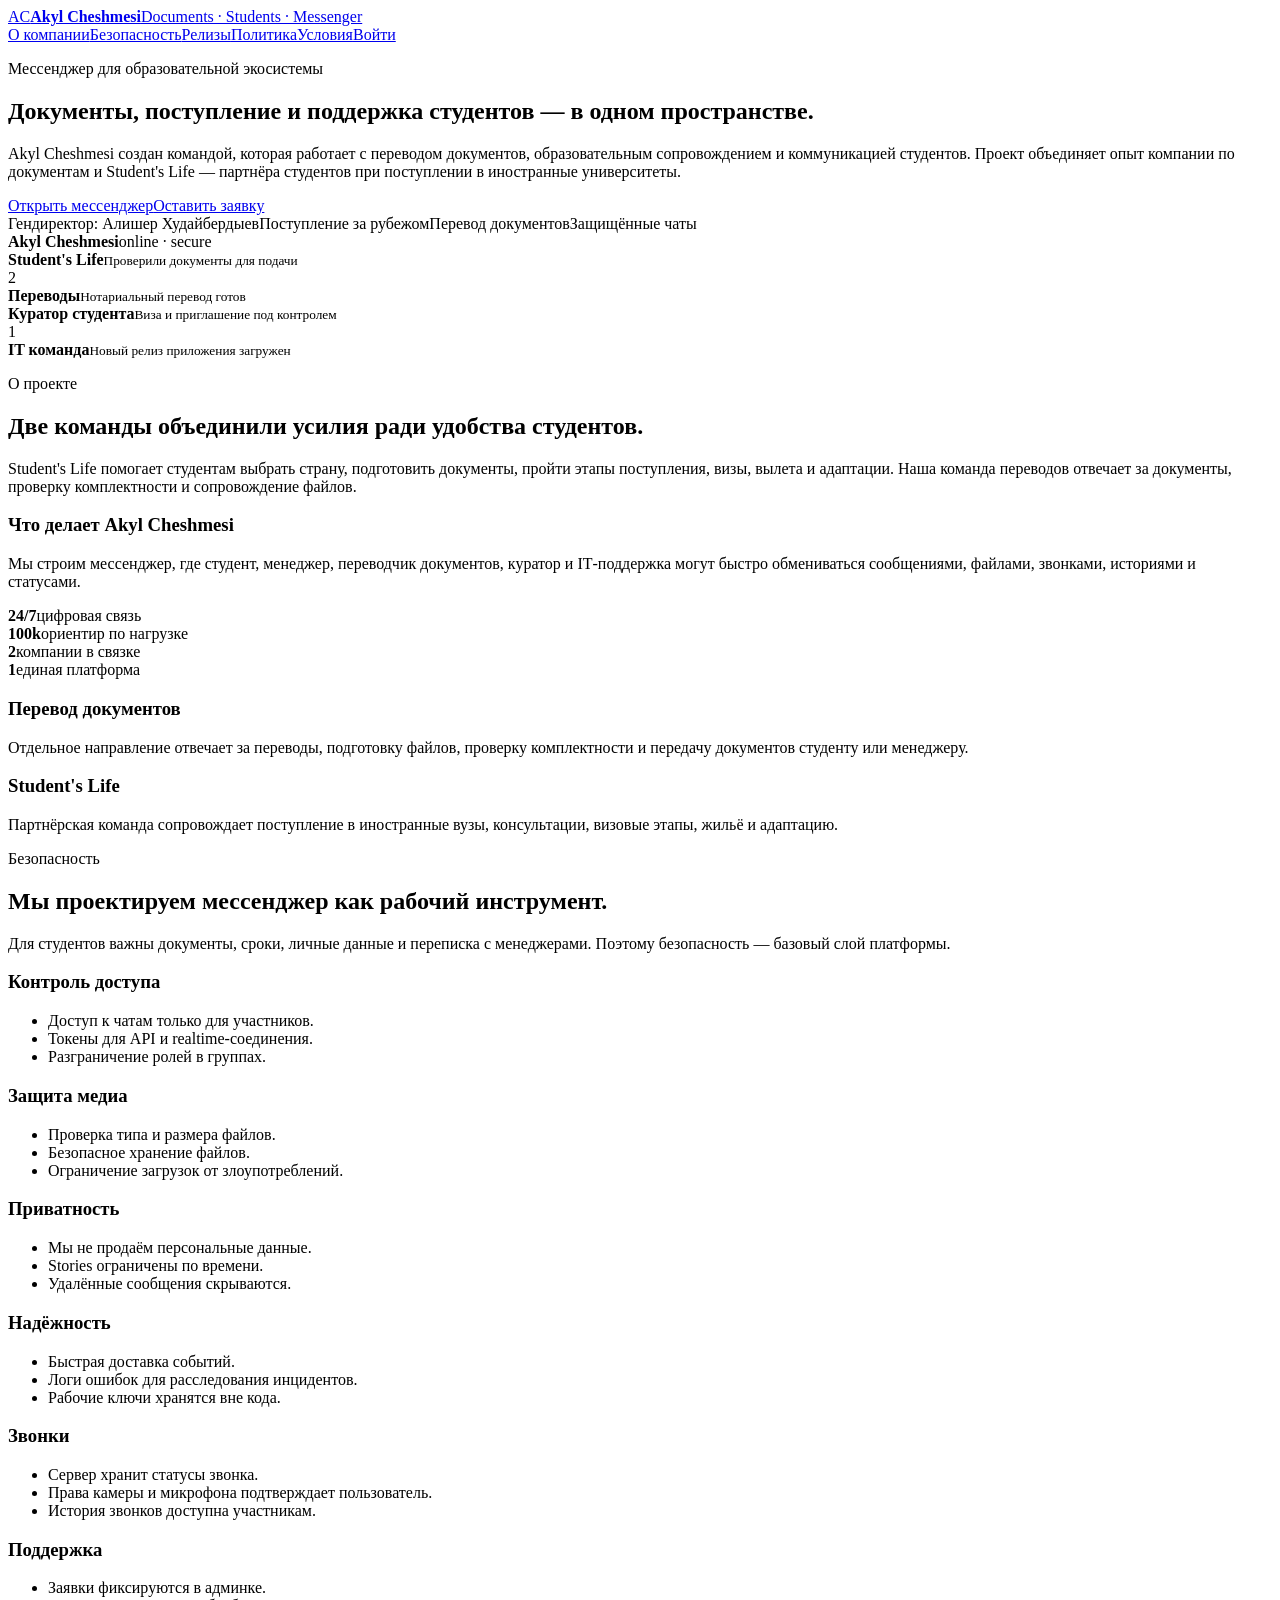
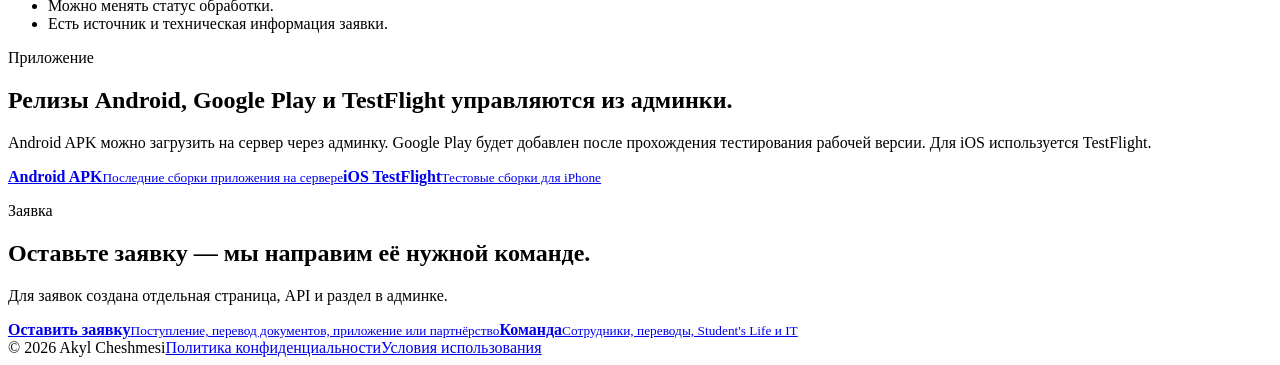
==== web/index.html @ 4a7f932d "Merge remote updates and fix media stories migrations" ====
<!doctype html>
<html lang="ru" data-dynamic-site>
<head>
  <meta charset="utf-8">
  <meta name="viewport" content="width=device-width, initial-scale=1">
  <title>Akyl Cheshmesi — мессенджер для студентов</title>
  <meta name="description" content="Akyl Cheshmesi — мессенджер для студентов, документов и образовательного сопровождения.">
  <link rel="stylesheet" href="/styles.css">
  <link rel="stylesheet" href="/site.css">
</head>
<body class="site-body brand-site">
  <header class="site-nav">
    <a class="brand brand-logo" href="/"><span class="brand-logo-mark" data-site-logo>AC</span><span class="brand-logo-title"><b data-site-company>Akyl Cheshmesi</b><span>Documents · Students · Messenger</span></span></a>
    <nav class="nav-links" aria-label="Основная навигация"><a href="#about">О компании</a><a href="#security">Безопасность</a><a href="#downloads">Релизы</a><a href="/privacy/">Политика</a><a href="/terms/">Условия</a><a class="nav-button" href="/login/">Войти</a></nav>
  </header>
  <main>
    <section class="site-hero">
      <div><p class="site-kicker">Мессенджер для образовательной экосистемы</p><h1 data-site-hero-title>Документы, поступление и поддержка студентов — в одном пространстве.</h1><p data-site-hero-subtitle>Akyl Cheshmesi создан командой, которая работает с переводом документов, образовательным сопровождением и коммуникацией студентов. Проект объединяет опыт компании по документам и Student's Life — партнёра студентов при поступлении в иностранные университеты.</p><div class="hero-actions"><a class="primary-action" href="/messenger/">Открыть мессенджер</a><a class="secondary-action" href="/support/">Оставить заявку</a></div><div class="trust-strip"><span class="trust-pill" data-site-director>Гендиректор: Алишер Худайбердыев</span><span class="trust-pill">Поступление за рубежом</span><span class="trust-pill">Перевод документов</span><span class="trust-pill">Защищённые чаты</span></div></div>
      <div class="phone-showcase"><div class="phone-card"><div class="phone-topbar"><span class="phone-dot"></span><span class="phone-title"><b>Akyl Cheshmesi</b><span>online · secure</span></span></div><div class="chat-preview-list"><div class="chat-preview-row"><span class="phone-dot"></span><div><strong>Student's Life</strong><small>Проверили документы для подачи</small></div><span class="preview-badge">2</span></div><div class="chat-preview-row"><span class="phone-dot"></span><div><strong>Переводы</strong><small>Нотариальный перевод готов</small></div><span></span></div><div class="chat-preview-row"><span class="phone-dot"></span><div><strong>Куратор студента</strong><small>Виза и приглашение под контролем</small></div><span class="preview-badge">1</span></div><div class="chat-preview-row"><span class="phone-dot"></span><div><strong>IT команда</strong><small>Новый релиз приложения загружен</small></div><span></span></div></div></div></div>
    </section>
    <section id="about" class="bento-section"><div class="section-head"><p class="site-kicker">О проекте</p><h2>Две команды объединили усилия ради удобства студентов.</h2><p data-site-about>Student's Life помогает студентам выбрать страну, подготовить документы, пройти этапы поступления, визы, вылета и адаптации. Наша команда переводов отвечает за документы, проверку комплектности и сопровождение файлов.</p></div><div class="bento-grid"><article class="bento-card large"><h3>Что делает Akyl Cheshmesi</h3><p>Мы строим мессенджер, где студент, менеджер, переводчик документов, куратор и IT‑поддержка могут быстро обмениваться сообщениями, файлами, звонками, историями и статусами.</p><div class="metric-row"><div class="metric"><strong>24/7</strong><span>цифровая связь</span></div><div class="metric"><strong>100k</strong><span>ориентир по нагрузке</span></div><div class="metric"><strong>2</strong><span>компании в связке</span></div><div class="metric"><strong>1</strong><span>единая платформа</span></div></div></article><article class="bento-card"><h3>Перевод документов</h3><p data-site-translations>Отдельное направление отвечает за переводы, подготовку файлов, проверку комплектности и передачу документов студенту или менеджеру.</p></article><article class="bento-card"><h3>Student's Life</h3><p data-site-students-life>Партнёрская команда сопровождает поступление в иностранные вузы, консультации, визовые этапы, жильё и адаптацию.</p></article></div></section>
    <section id="security" class="bento-section"><div class="section-head"><p class="site-kicker">Безопасность</p><h2>Мы проектируем мессенджер как рабочий инструмент.</h2><p data-site-security>Для студентов важны документы, сроки, личные данные и переписка с менеджерами. Поэтому безопасность — базовый слой платформы.</p></div><div class="bento-grid"><article class="bento-card"><h3>Контроль доступа</h3><ul><li>Доступ к чатам только для участников.</li><li>Токены для API и realtime‑соединения.</li><li>Разграничение ролей в группах.</li></ul></article><article class="bento-card"><h3>Защита медиа</h3><ul><li>Проверка типа и размера файлов.</li><li>Безопасное хранение файлов.</li><li>Ограничение загрузок от злоупотреблений.</li></ul></article><article class="bento-card"><h3>Приватность</h3><ul><li>Мы не продаём персональные данные.</li><li>Stories ограничены по времени.</li><li>Удалённые сообщения скрываются.</li></ul></article><article class="bento-card"><h3>Надёжность</h3><ul><li>Быстрая доставка событий.</li><li>Логи ошибок для расследования инцидентов.</li><li>Рабочие ключи хранятся вне кода.</li></ul></article><article class="bento-card"><h3>Звонки</h3><ul><li>Сервер хранит статусы звонка.</li><li>Права камеры и микрофона подтверждает пользователь.</li><li>История звонков доступна участникам.</li></ul></article><article class="bento-card"><h3>Поддержка</h3><ul><li>Заявки фиксируются в админке.</li><li>Можно менять статус обработки.</li><li>Есть источник и техническая информация заявки.</li></ul></article></div></section>
    <section id="downloads" class="bento-section"><div class="section-head"><p class="site-kicker">Приложение</p><h2>Релизы Android, Google Play и TestFlight управляются из админки.</h2><p>Android APK можно загрузить на сервер через админку. Google Play будет добавлен после прохождения тестирования рабочей версии. Для iOS используется TestFlight.</p></div><div class="download-panel" data-release-list><a class="download-card" data-google-play-link href="/api/app-releases/?platform=android"><strong>Android APK</strong><small>Последние сборки приложения на сервере</small></a><a class="download-card" data-testflight-link href="/api/app-releases/?platform=ios"><strong>iOS TestFlight</strong><small>Тестовые сборки для iPhone</small></a></div></section>
    <section id="support" class="bento-section"><div class="section-head"><p class="site-kicker">Заявка</p><h2>Оставьте заявку — мы направим её нужной команде.</h2><p>Для заявок создана отдельная страница, API и раздел в админке.</p></div><div class="download-panel"><a class="download-card" href="/support/"><strong>Оставить заявку</strong><small>Поступление, перевод документов, приложение или партнёрство</small></a><a class="download-card" href="/api/website/team/"><strong>Команда</strong><small>Сотрудники, переводы, Student's Life и IT</small></a></div><div class="bento-grid" data-team-list></div></section>
  </main>
  <footer class="site-footer"><span>© 2026 Akyl Cheshmesi</span><a href="/privacy/">Политика конфиденциальности</a><a href="/terms/">Условия использования</a></footer>
  <script src="/site.js" defer></script>
</body>
</html>
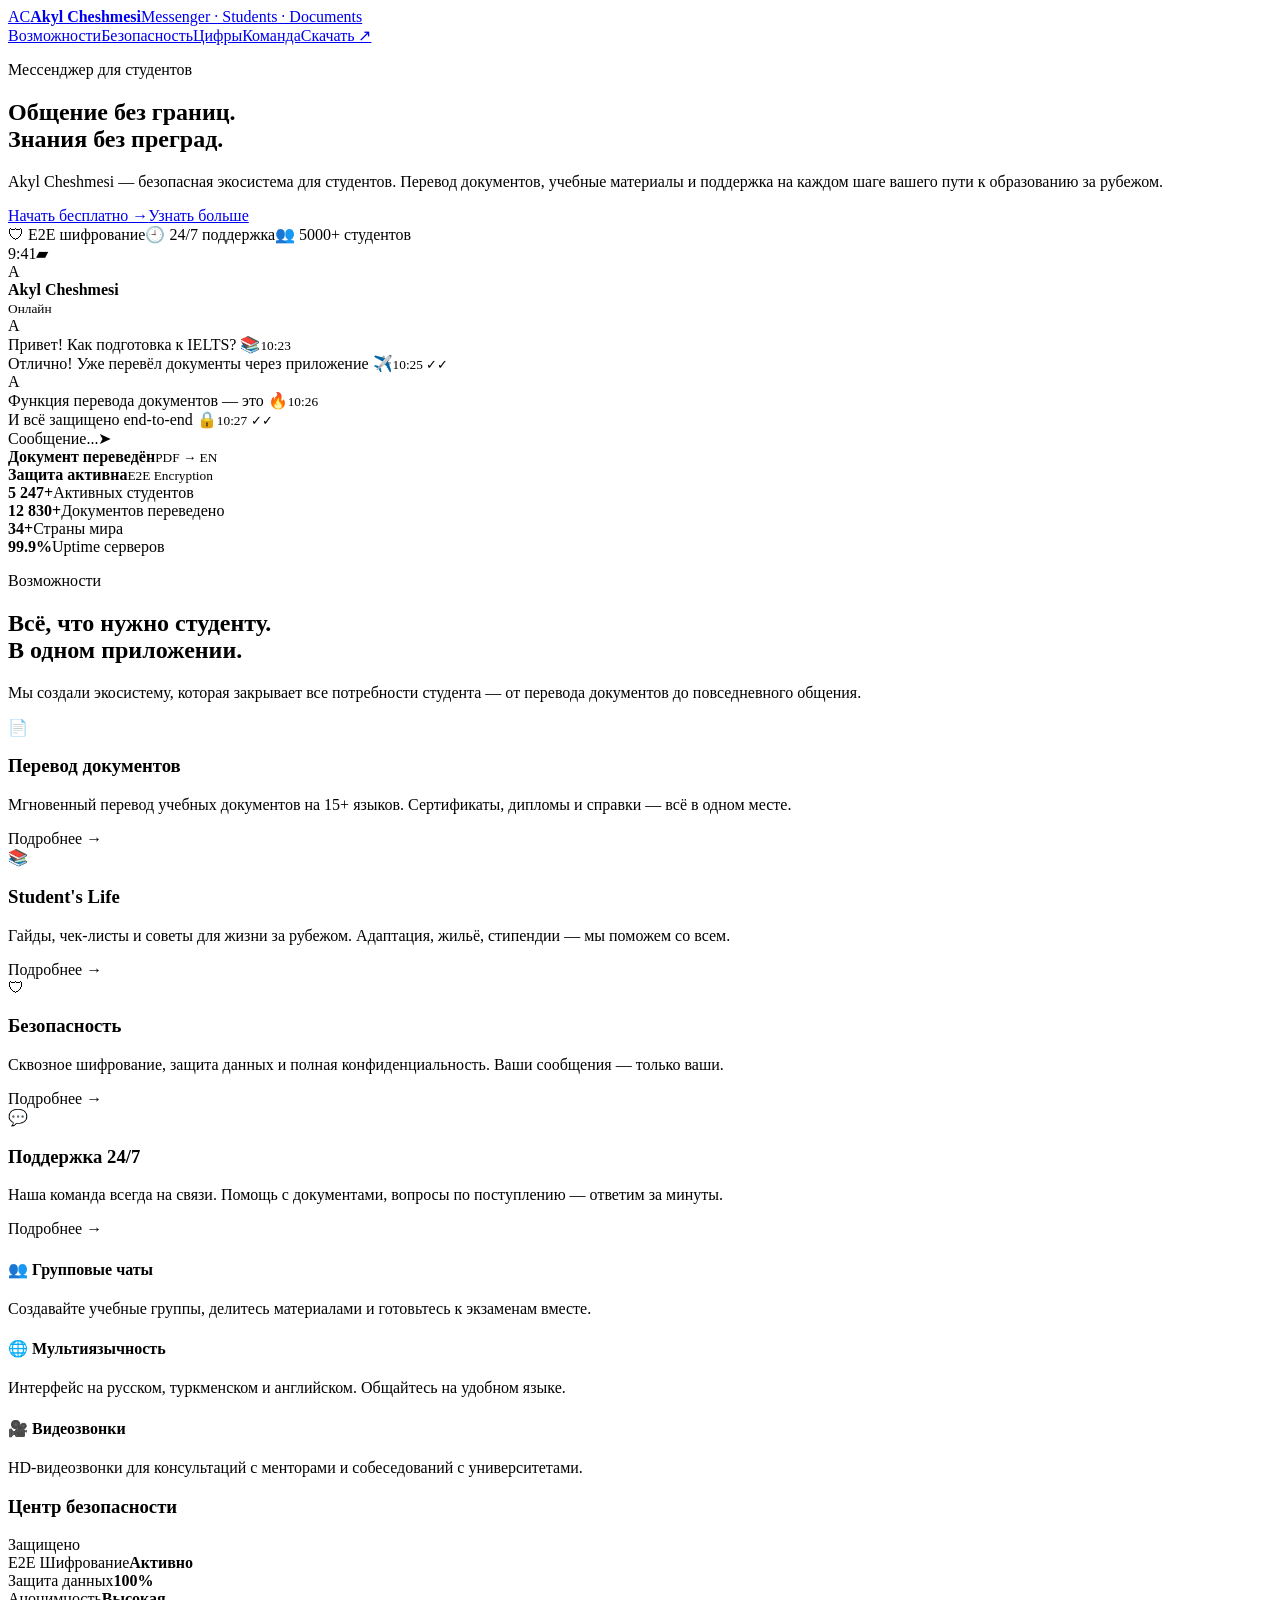
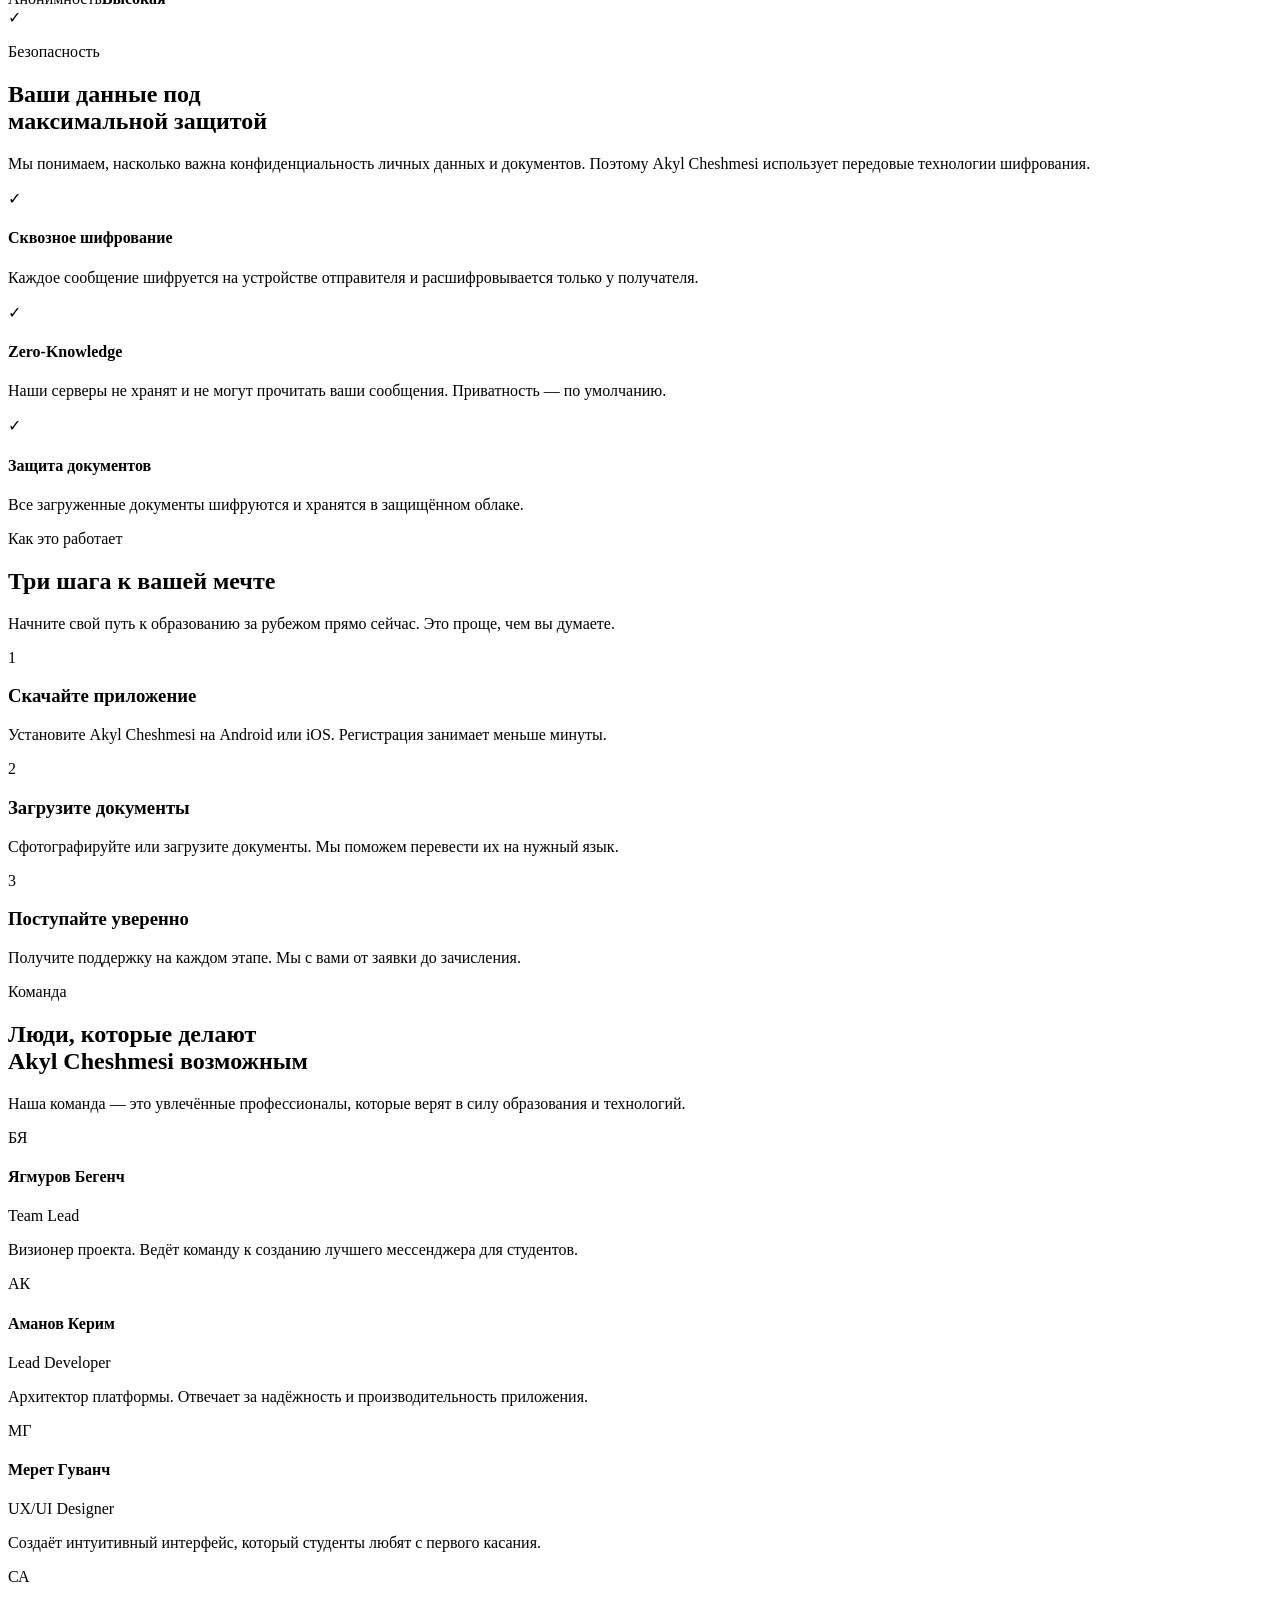
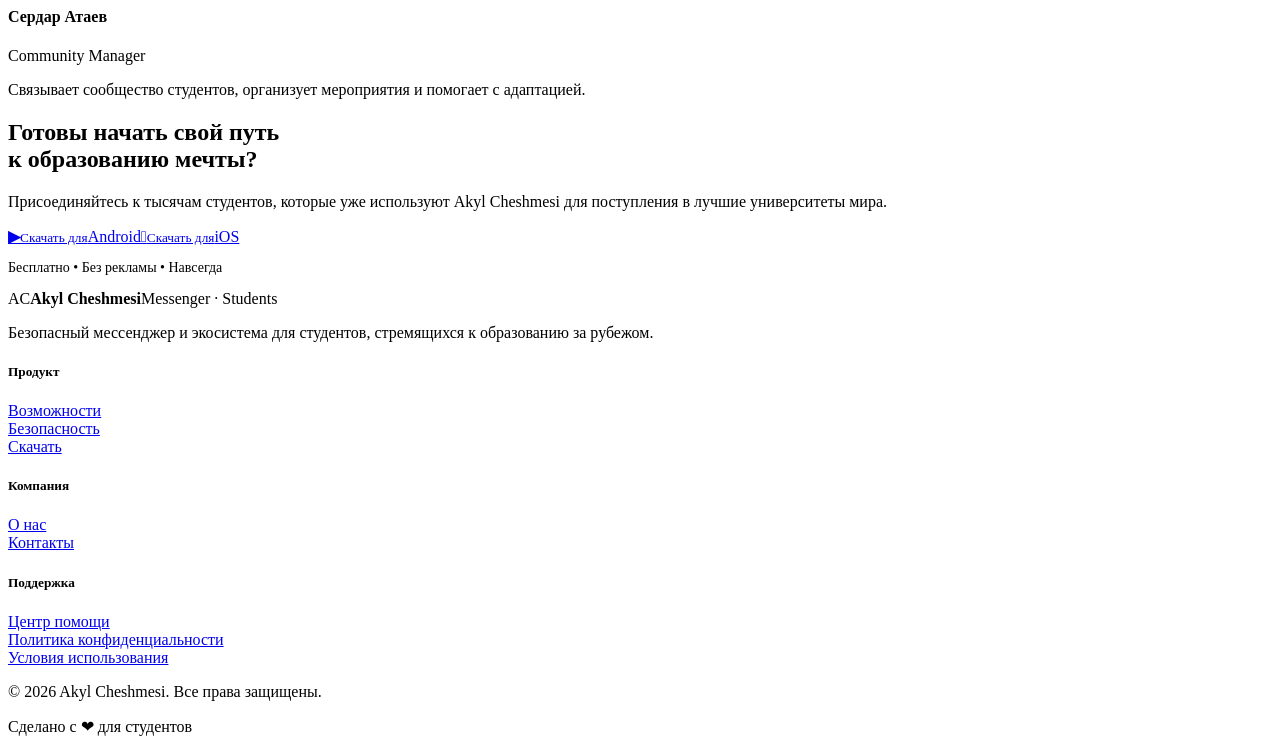
==== commit f938d81b: "Replace homepage with Akyl green landing layout" ====
--- a/web/index.html
+++ b/web/index.html
@@ -3,27 +3,41 @@
 <head>
   <meta charset="utf-8">
   <meta name="viewport" content="width=device-width, initial-scale=1">
-  <title>Akyl Cheshmesi — мессенджер для студентов</title>
-  <meta name="description" content="Akyl Cheshmesi — мессенджер для студентов, документов и образовательного сопровождения.">
-  <link rel="stylesheet" href="/styles.css">
+  <title>Akyl Cheshmesi — Мессенджер для студентов</title>
+  <meta name="description" content="Akyl Cheshmesi — безопасный мессенджер и экосистема для студентов: документы, общение, поддержка и поступление.">
   <link rel="stylesheet" href="/site.css">
 </head>
 <body class="site-body brand-site">
   <header class="site-nav">
-    <a class="brand brand-logo" href="/"><span class="brand-logo-mark" data-site-logo>AC</span><span class="brand-logo-title"><b data-site-company>Akyl Cheshmesi</b><span>Documents · Students · Messenger</span></span></a>
-    <nav class="nav-links" aria-label="Основная навигация"><a href="#about">О компании</a><a href="#security">Безопасность</a><a href="#downloads">Релизы</a><a href="/privacy/">Политика</a><a href="/terms/">Условия</a><a class="nav-button" href="/login/">Войти</a></nav>
+    <div class="wrap nav-in">
+      <a class="brand-logo" href="/"><span class="brand-logo-mark">AC</span><span class="brand-logo-title"><b>Akyl Cheshmesi</b><span>Messenger · Students · Documents</span></span></a>
+      <nav class="nav-links" aria-label="Основная навигация"><a href="#features">Возможности</a><a href="#security">Безопасность</a><a href="#stats">Цифры</a><a href="#team">Команда</a><a class="nav-button" href="#download">Скачать ↗</a></nav>
+    </div>
   </header>
   <main>
     <section class="site-hero">
-      <div><p class="site-kicker">Мессенджер для образовательной экосистемы</p><h1 data-site-hero-title>Документы, поступление и поддержка студентов — в одном пространстве.</h1><p data-site-hero-subtitle>Akyl Cheshmesi создан командой, которая работает с переводом документов, образовательным сопровождением и коммуникацией студентов. Проект объединяет опыт компании по документам и Student's Life — партнёра студентов при поступлении в иностранные университеты.</p><div class="hero-actions"><a class="primary-action" href="/messenger/">Открыть мессенджер</a><a class="secondary-action" href="/support/">Оставить заявку</a></div><div class="trust-strip"><span class="trust-pill" data-site-director>Гендиректор: Алишер Худайбердыев</span><span class="trust-pill">Поступление за рубежом</span><span class="trust-pill">Перевод документов</span><span class="trust-pill">Защищённые чаты</span></div></div>
-      <div class="phone-showcase"><div class="phone-card"><div class="phone-topbar"><span class="phone-dot"></span><span class="phone-title"><b>Akyl Cheshmesi</b><span>online · secure</span></span></div><div class="chat-preview-list"><div class="chat-preview-row"><span class="phone-dot"></span><div><strong>Student's Life</strong><small>Проверили документы для подачи</small></div><span class="preview-badge">2</span></div><div class="chat-preview-row"><span class="phone-dot"></span><div><strong>Переводы</strong><small>Нотариальный перевод готов</small></div><span></span></div><div class="chat-preview-row"><span class="phone-dot"></span><div><strong>Куратор студента</strong><small>Виза и приглашение под контролем</small></div><span class="preview-badge">1</span></div><div class="chat-preview-row"><span class="phone-dot"></span><div><strong>IT команда</strong><small>Новый релиз приложения загружен</small></div><span></span></div></div></div></div>
+      <div class="wrap hero-grid">
+        <div>
+          <p class="site-kicker reveal">Мессенджер для студентов</p>
+          <h1 class="reveal d1">Общение без границ.<br><span class="gradient-text">Знания без преград.</span></h1>
+          <p class="reveal d2">Akyl Cheshmesi — безопасная экосистема для студентов. Перевод документов, учебные материалы и поддержка на каждом шаге вашего пути к образованию за рубежом.</p>
+          <div class="hero-actions reveal d3"><a class="primary-action" href="#download">Начать бесплатно →</a><a class="secondary-action" href="#features">Узнать больше</a></div>
+          <div class="trust-strip reveal d3"><span>🛡 E2E шифрование</span><span>🕘 24/7 поддержка</span><span>👥 5000+ студентов</span></div>
+        </div>
+        <div class="phone-showcase reveal d2">
+          <div class="phone-card"><div class="phone-inner"><div class="phone-topbar"><div class="phone-status"><span>9:41</span><span>▰</span></div><div class="phone-user"><div class="phone-dot">A</div><div><b>Akyl Cheshmesi</b><br><small>Онлайн</small></div></div></div><div class="chat-preview-list"><div class="chat-preview-row"><span class="preview-badge">А</span><div class="bubble">Привет! Как подготовка к IELTS? 📚<small>10:23</small></div></div><div class="chat-preview-row out"><div class="bubble">Отлично! Уже перевёл документы через приложение ✈️<small>10:25 ✓✓</small></div></div><div class="chat-preview-row"><span class="preview-badge">А</span><div class="bubble">Функция перевода документов — это 🔥<small>10:26</small></div></div><div class="chat-preview-row out"><div class="bubble">И всё защищено end-to-end 🔒<small>10:27 ✓✓</small></div></div></div><div class="phone-input"><div><span>Сообщение...</span><span class="send-dot">➤</span></div></div></div></div>
+          <div class="float-card float-a"><b>Документ переведён</b><small>PDF → EN</small></div><div class="float-card float-b"><b>Защита активна</b><small>E2E Encryption</small></div>
+        </div>
+      </div>
     </section>
-    <section id="about" class="bento-section"><div class="section-head"><p class="site-kicker">О проекте</p><h2>Две команды объединили усилия ради удобства студентов.</h2><p data-site-about>Student's Life помогает студентам выбрать страну, подготовить документы, пройти этапы поступления, визы, вылета и адаптации. Наша команда переводов отвечает за документы, проверку комплектности и сопровождение файлов.</p></div><div class="bento-grid"><article class="bento-card large"><h3>Что делает Akyl Cheshmesi</h3><p>Мы строим мессенджер, где студент, менеджер, переводчик документов, куратор и IT‑поддержка могут быстро обмениваться сообщениями, файлами, звонками, историями и статусами.</p><div class="metric-row"><div class="metric"><strong>24/7</strong><span>цифровая связь</span></div><div class="metric"><strong>100k</strong><span>ориентир по нагрузке</span></div><div class="metric"><strong>2</strong><span>компании в связке</span></div><div class="metric"><strong>1</strong><span>единая платформа</span></div></div></article><article class="bento-card"><h3>Перевод документов</h3><p data-site-translations>Отдельное направление отвечает за переводы, подготовку файлов, проверку комплектности и передачу документов студенту или менеджеру.</p></article><article class="bento-card"><h3>Student's Life</h3><p data-site-students-life>Партнёрская команда сопровождает поступление в иностранные вузы, консультации, визовые этапы, жильё и адаптацию.</p></article></div></section>
-    <section id="security" class="bento-section"><div class="section-head"><p class="site-kicker">Безопасность</p><h2>Мы проектируем мессенджер как рабочий инструмент.</h2><p data-site-security>Для студентов важны документы, сроки, личные данные и переписка с менеджерами. Поэтому безопасность — базовый слой платформы.</p></div><div class="bento-grid"><article class="bento-card"><h3>Контроль доступа</h3><ul><li>Доступ к чатам только для участников.</li><li>Токены для API и realtime‑соединения.</li><li>Разграничение ролей в группах.</li></ul></article><article class="bento-card"><h3>Защита медиа</h3><ul><li>Проверка типа и размера файлов.</li><li>Безопасное хранение файлов.</li><li>Ограничение загрузок от злоупотреблений.</li></ul></article><article class="bento-card"><h3>Приватность</h3><ul><li>Мы не продаём персональные данные.</li><li>Stories ограничены по времени.</li><li>Удалённые сообщения скрываются.</li></ul></article><article class="bento-card"><h3>Надёжность</h3><ul><li>Быстрая доставка событий.</li><li>Логи ошибок для расследования инцидентов.</li><li>Рабочие ключи хранятся вне кода.</li></ul></article><article class="bento-card"><h3>Звонки</h3><ul><li>Сервер хранит статусы звонка.</li><li>Права камеры и микрофона подтверждает пользователь.</li><li>История звонков доступна участникам.</li></ul></article><article class="bento-card"><h3>Поддержка</h3><ul><li>Заявки фиксируются в админке.</li><li>Можно менять статус обработки.</li><li>Есть источник и техническая информация заявки.</li></ul></article></div></section>
-    <section id="downloads" class="bento-section"><div class="section-head"><p class="site-kicker">Приложение</p><h2>Релизы Android, Google Play и TestFlight управляются из админки.</h2><p>Android APK можно загрузить на сервер через админку. Google Play будет добавлен после прохождения тестирования рабочей версии. Для iOS используется TestFlight.</p></div><div class="download-panel" data-release-list><a class="download-card" data-google-play-link href="/api/app-releases/?platform=android"><strong>Android APK</strong><small>Последние сборки приложения на сервере</small></a><a class="download-card" data-testflight-link href="/api/app-releases/?platform=ios"><strong>iOS TestFlight</strong><small>Тестовые сборки для iPhone</small></a></div></section>
-    <section id="support" class="bento-section"><div class="section-head"><p class="site-kicker">Заявка</p><h2>Оставьте заявку — мы направим её нужной команде.</h2><p>Для заявок создана отдельная страница, API и раздел в админке.</p></div><div class="download-panel"><a class="download-card" href="/support/"><strong>Оставить заявку</strong><small>Поступление, перевод документов, приложение или партнёрство</small></a><a class="download-card" href="/api/website/team/"><strong>Команда</strong><small>Сотрудники, переводы, Student's Life и IT</small></a></div><div class="bento-grid" data-team-list></div></section>
+    <section id="stats" class="stats"><div class="wrap stats-grid"><div class="metric reveal"><strong>5 247+</strong><span>Активных студентов</span></div><div class="metric reveal d1"><strong>12 830+</strong><span>Документов переведено</span></div><div class="metric reveal d2"><strong>34+</strong><span>Страны мира</span></div><div class="metric reveal d3"><strong>99.9%</strong><span>Uptime серверов</span></div></div></section>
+    <section id="features" class="bento-section"><div class="wrap"><div class="section-head"><p class="site-kicker reveal">Возможности</p><h2 class="reveal d1">Всё, что нужно студенту.<br>В одном приложении.</h2><p class="reveal d2">Мы создали экосистему, которая закрывает все потребности студента — от перевода документов до повседневного общения.</p></div><div class="bento-grid"><article class="bento-card reveal"><div class="bento-icon">📄</div><h3>Перевод документов</h3><p>Мгновенный перевод учебных документов на 15+ языков. Сертификаты, дипломы и справки — всё в одном месте.</p><div class="more-link">Подробнее →</div></article><article class="bento-card reveal d1"><div class="bento-icon">📚</div><h3>Student's Life</h3><p>Гайды, чек-листы и советы для жизни за рубежом. Адаптация, жильё, стипендии — мы поможем со всем.</p><div class="more-link">Подробнее →</div></article><article class="bento-card reveal d2"><div class="bento-icon">🛡</div><h3>Безопасность</h3><p>Сквозное шифрование, защита данных и полная конфиденциальность. Ваши сообщения — только ваши.</p><div class="more-link">Подробнее →</div></article><article class="bento-card reveal d3"><div class="bento-icon">💬</div><h3>Поддержка 24/7</h3><p>Наша команда всегда на связи. Помощь с документами, вопросы по поступлению — ответим за минуты.</p><div class="more-link">Подробнее →</div></article></div><div class="mini-grid"><div class="mini-card reveal"><h4>👥 Групповые чаты</h4><p>Создавайте учебные группы, делитесь материалами и готовьтесь к экзаменам вместе.</p></div><div class="mini-card reveal d1"><h4>🌐 Мультиязычность</h4><p>Интерфейс на русском, туркменском и английском. Общайтесь на удобном языке.</p></div><div class="mini-card reveal d2"><h4>🎥 Видеозвонки</h4><p>HD-видеозвонки для консультаций с менторами и собеседований с университетами.</p></div></div></div></section>
+    <section id="security" class="bento-section security-section"><div class="wrap security-grid"><div class="security-card reveal"><div class="secure-title"><h3>Центр безопасности</h3><span class="secure-badge">Защищено</span></div><div class="bar-row"><div class="bar-label"><span>E2E Шифрование</span><b>Активно</b></div><div class="bar"><div class="fill" style="width:100%"></div></div></div><div class="bar-row"><div class="bar-label"><span>Защита данных</span><b>100%</b></div><div class="bar"><div class="fill" style="width:100%"></div></div></div><div class="bar-row"><div class="bar-label"><span>Анонимность</span><b>Высокая</b></div><div class="bar"><div class="fill" style="width:95%"></div></div></div><div class="shield">✓</div></div><div><p class="site-kicker reveal">Безопасность</p><h2 class="reveal d1">Ваши данные под<br><span class="gradient-text">максимальной защитой</span></h2><p class="reveal d2">Мы понимаем, насколько важна конфиденциальность личных данных и документов. Поэтому Akyl Cheshmesi использует передовые технологии шифрования.</p><div class="check-list"><div class="check reveal d1"><span class="check-mark">✓</span><div><h4>Сквозное шифрование</h4><p>Каждое сообщение шифруется на устройстве отправителя и расшифровывается только у получателя.</p></div></div><div class="check reveal d2"><span class="check-mark">✓</span><div><h4>Zero-Knowledge</h4><p>Наши серверы не хранят и не могут прочитать ваши сообщения. Приватность — по умолчанию.</p></div></div><div class="check reveal d3"><span class="check-mark">✓</span><div><h4>Защита документов</h4><p>Все загруженные документы шифруются и хранятся в защищённом облаке.</p></div></div></div></div></div></section>
+    <section class="bento-section"><div class="wrap"><div class="section-head"><p class="site-kicker reveal">Как это работает</p><h2 class="reveal d1">Три шага к вашей мечте</h2><p class="reveal d2">Начните свой путь к образованию за рубежом прямо сейчас. Это проще, чем вы думаете.</p></div><div class="steps-grid"><div class="step reveal"><div class="step-num">1</div><h3>Скачайте приложение</h3><p>Установите Akyl Cheshmesi на Android или iOS. Регистрация занимает меньше минуты.</p></div><div class="step reveal d1"><div class="step-num">2</div><h3>Загрузите документы</h3><p>Сфотографируйте или загрузите документы. Мы поможем перевести их на нужный язык.</p></div><div class="step reveal d2"><div class="step-num">3</div><h3>Поступайте уверенно</h3><p>Получите поддержку на каждом этапе. Мы с вами от заявки до зачисления.</p></div></div></div></section>
+    <section id="team" class="bento-section team"><div class="wrap"><div class="section-head"><p class="site-kicker reveal">Команда</p><h2 class="reveal d1">Люди, которые делают<br>Akyl Cheshmesi возможным</h2><p class="reveal d2">Наша команда — это увлечённые профессионалы, которые верят в силу образования и технологий.</p></div><div class="team-grid"><div class="team-card reveal"><div class="team-photo">БЯ</div><h4>Ягмуров Бегенч</h4><div class="role">Team Lead</div><p>Визионер проекта. Ведёт команду к созданию лучшего мессенджера для студентов.</p></div><div class="team-card reveal d1"><div class="team-photo">АК</div><h4>Аманов Керим</h4><div class="role">Lead Developer</div><p>Архитектор платформы. Отвечает за надёжность и производительность приложения.</p></div><div class="team-card reveal d2"><div class="team-photo">МГ</div><h4>Мерет Гуванч</h4><div class="role">UX/UI Designer</div><p>Создаёт интуитивный интерфейс, который студенты любят с первого касания.</p></div><div class="team-card reveal d3"><div class="team-photo">СА</div><h4>Сердар Атаев</h4><div class="role">Community Manager</div><p>Связывает сообщество студентов, организует мероприятия и помогает с адаптацией.</p></div></div></div></section>
+    <section id="download" class="bento-section download"><div class="wrap"><h2 class="reveal">Готовы начать свой путь<br>к образованию мечты?</h2><p class="reveal d1">Присоединяйтесь к тысячам студентов, которые уже используют Akyl Cheshmesi для поступления в лучшие университеты мира.</p><div class="store-buttons reveal d2"><a class="store android" href="/api/app-releases/?platform=android"><b>▶</b><span><small>Скачать для</small>Android</span></a><a class="store ios" href="/api/app-releases/?platform=ios"><b></b><span><small>Скачать для</small>iOS</span></a></div><p style="color:var(--muted);font-size:14px">Бесплатно • Без рекламы • Навсегда</p></div></section>
   </main>
-  <footer class="site-footer"><span>© 2026 Akyl Cheshmesi</span><a href="/privacy/">Политика конфиденциальности</a><a href="/terms/">Условия использования</a></footer>
-  <script src="/site.js" defer></script>
+  <footer class="site-footer"><div class="wrap"><div class="footer-grid"><div><div class="brand-logo" style="margin-bottom:16px"><span class="brand-logo-mark">AC</span><span class="brand-logo-title"><b>Akyl Cheshmesi</b><span>Messenger · Students</span></span></div><p>Безопасный мессенджер и экосистема для студентов, стремящихся к образованию за рубежом.</p></div><div><h5>Продукт</h5><p><a href="#features">Возможности</a><br><a href="#security">Безопасность</a><br><a href="#download">Скачать</a></p></div><div><h5>Компания</h5><p><a href="#team">О нас</a><br><a href="/support/">Контакты</a></p></div><div><h5>Поддержка</h5><p><a href="/support/">Центр помощи</a><br><a href="/privacy/">Политика конфиденциальности</a><br><a href="/terms/">Условия использования</a></p></div></div><div class="foot-bottom"><p>© 2026 Akyl Cheshmesi. Все права защищены.</p><p>Сделано с <span style="color:var(--green)">❤</span> для студентов</p></div></div></footer>
+  <script>const obs=new IntersectionObserver(es=>es.forEach(e=>{if(e.isIntersecting)e.target.classList.add('visible')}),{threshold:.12,rootMargin:'0px 0px -40px 0px'});document.querySelectorAll('.reveal').forEach(e=>obs.observe(e));</script>
 </body>
 </html>
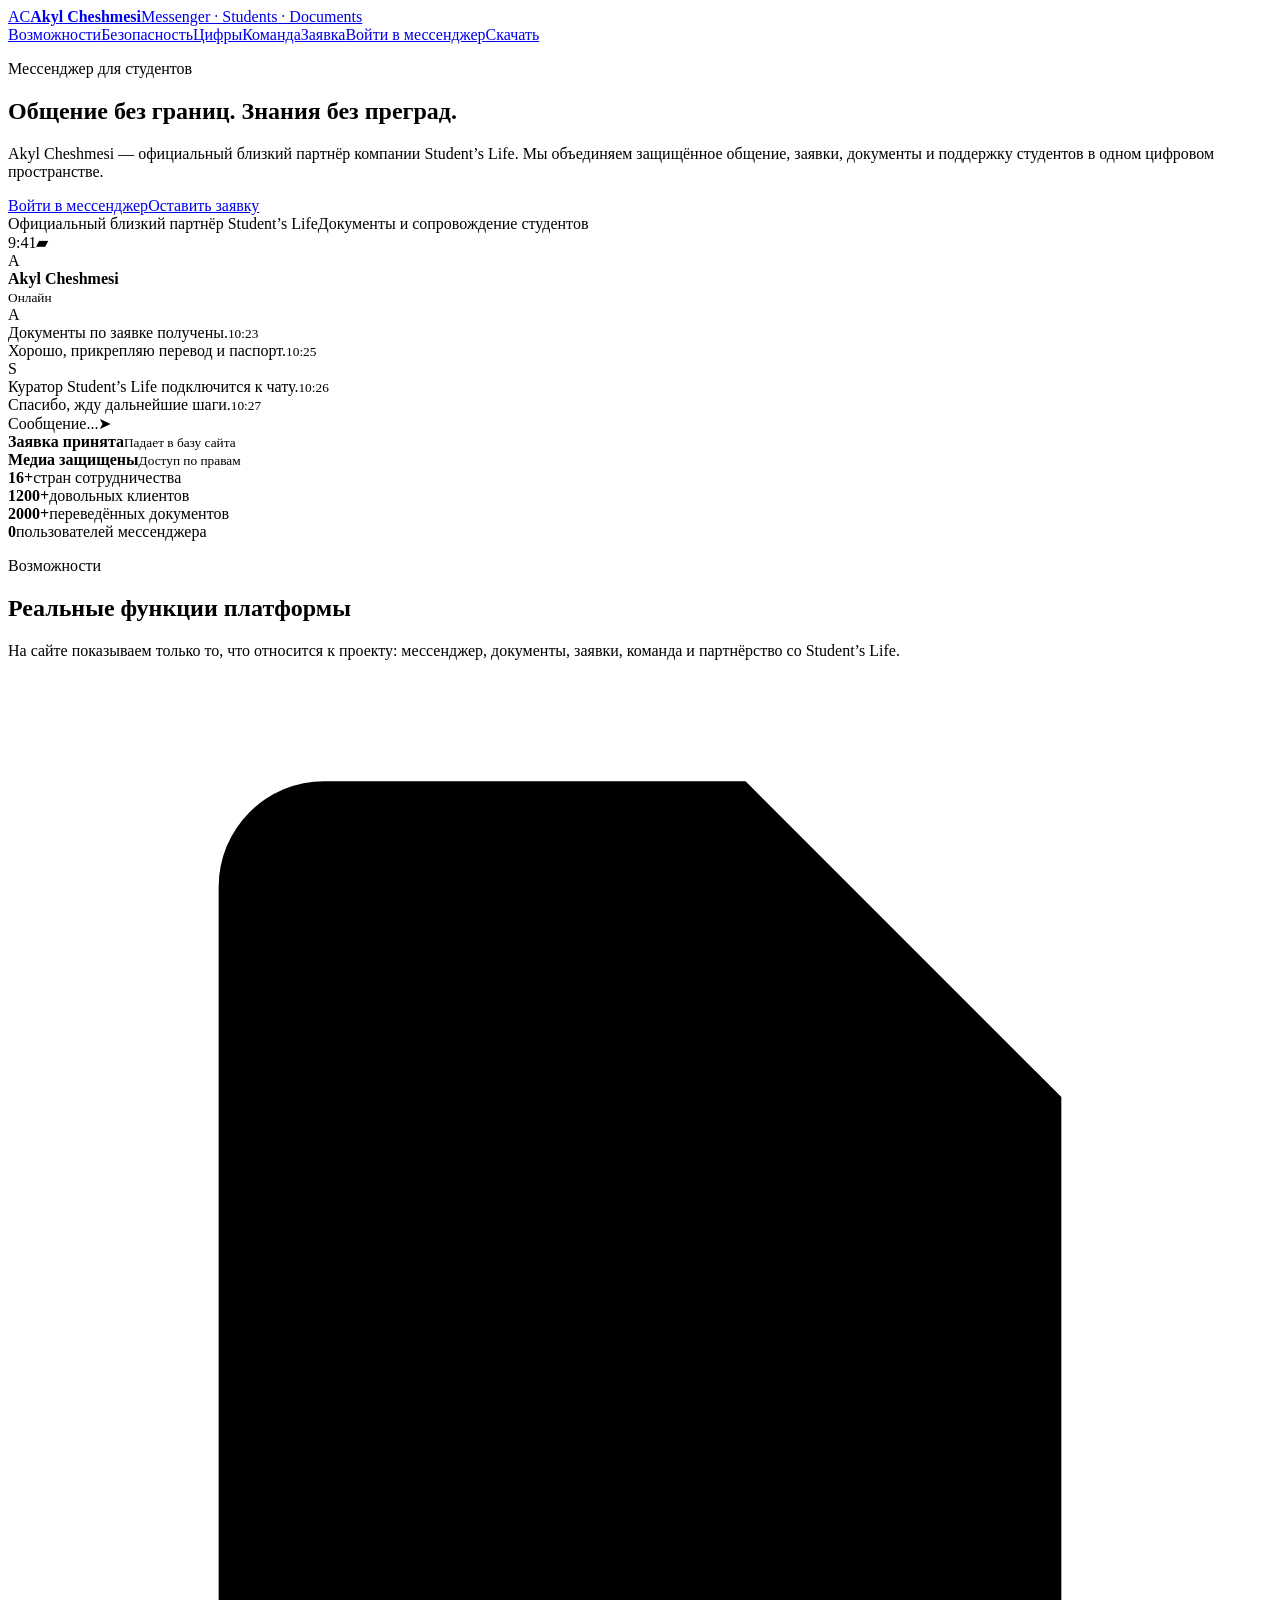
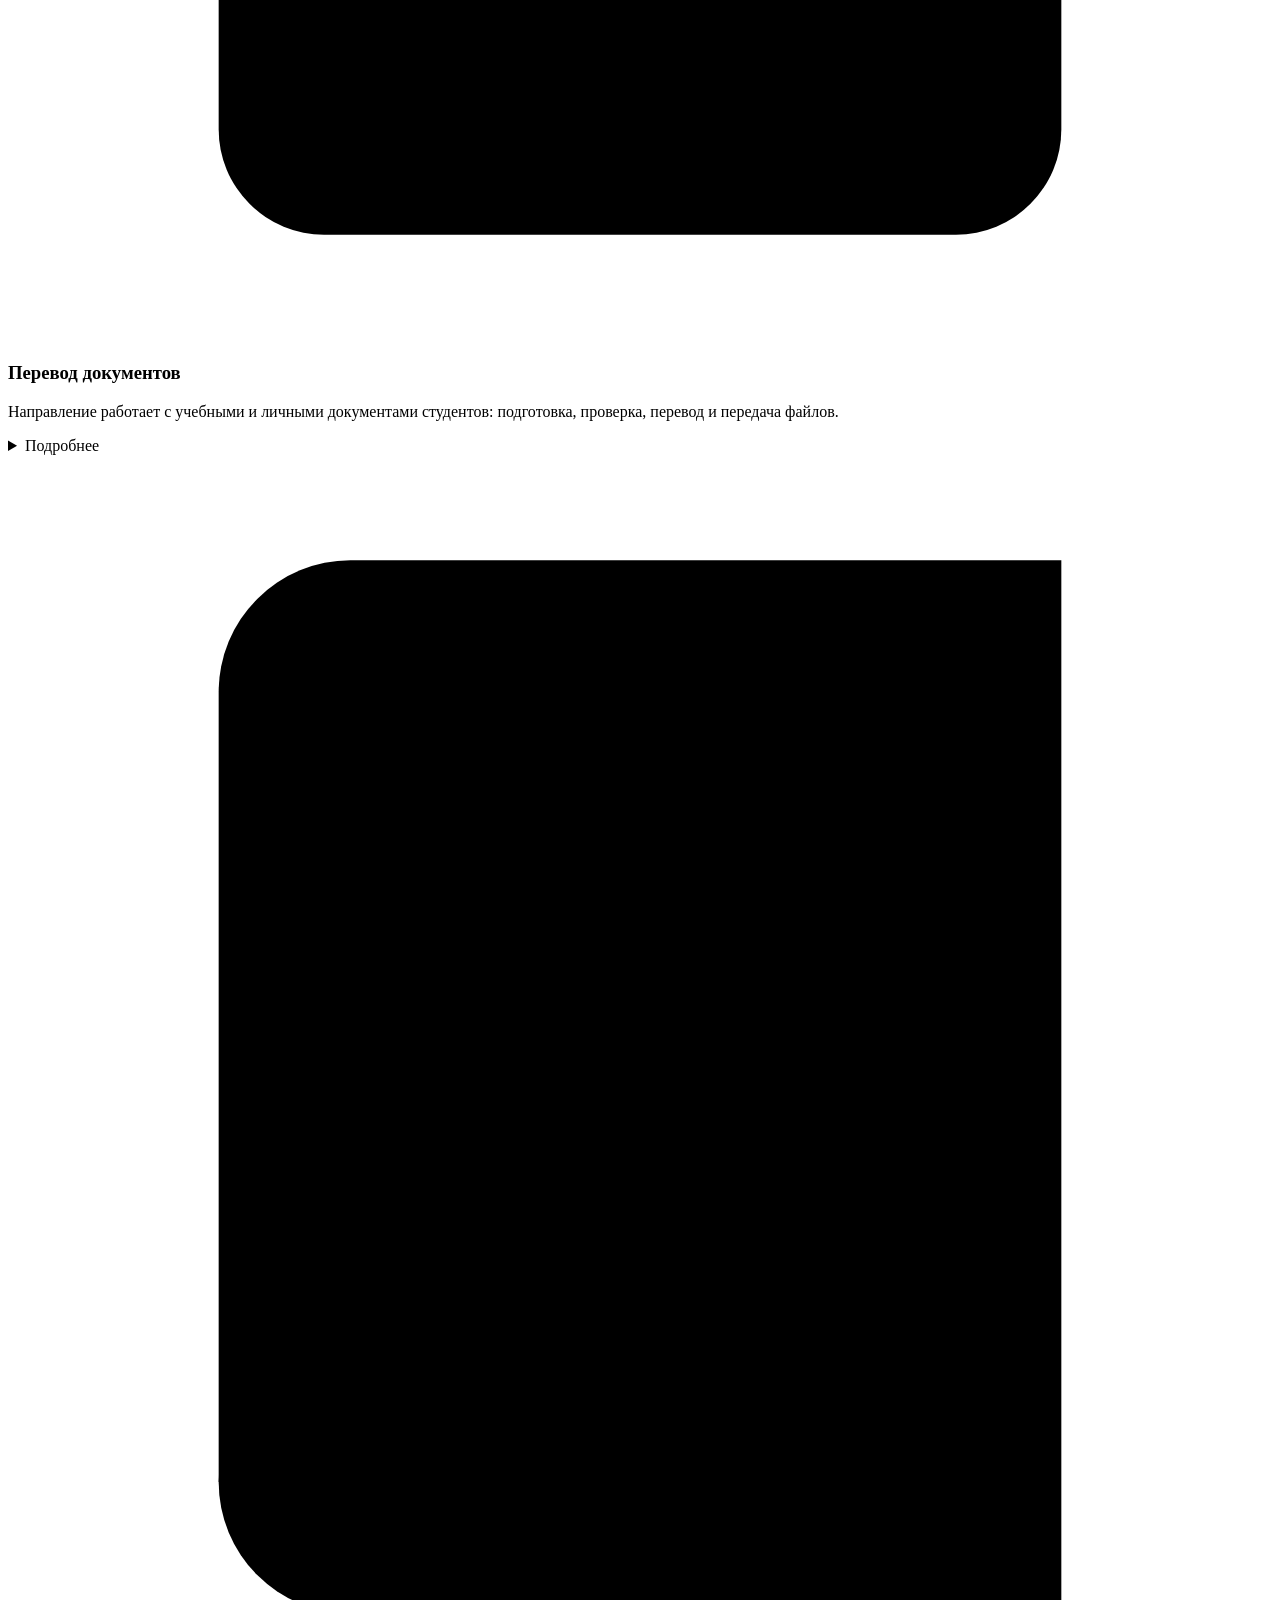
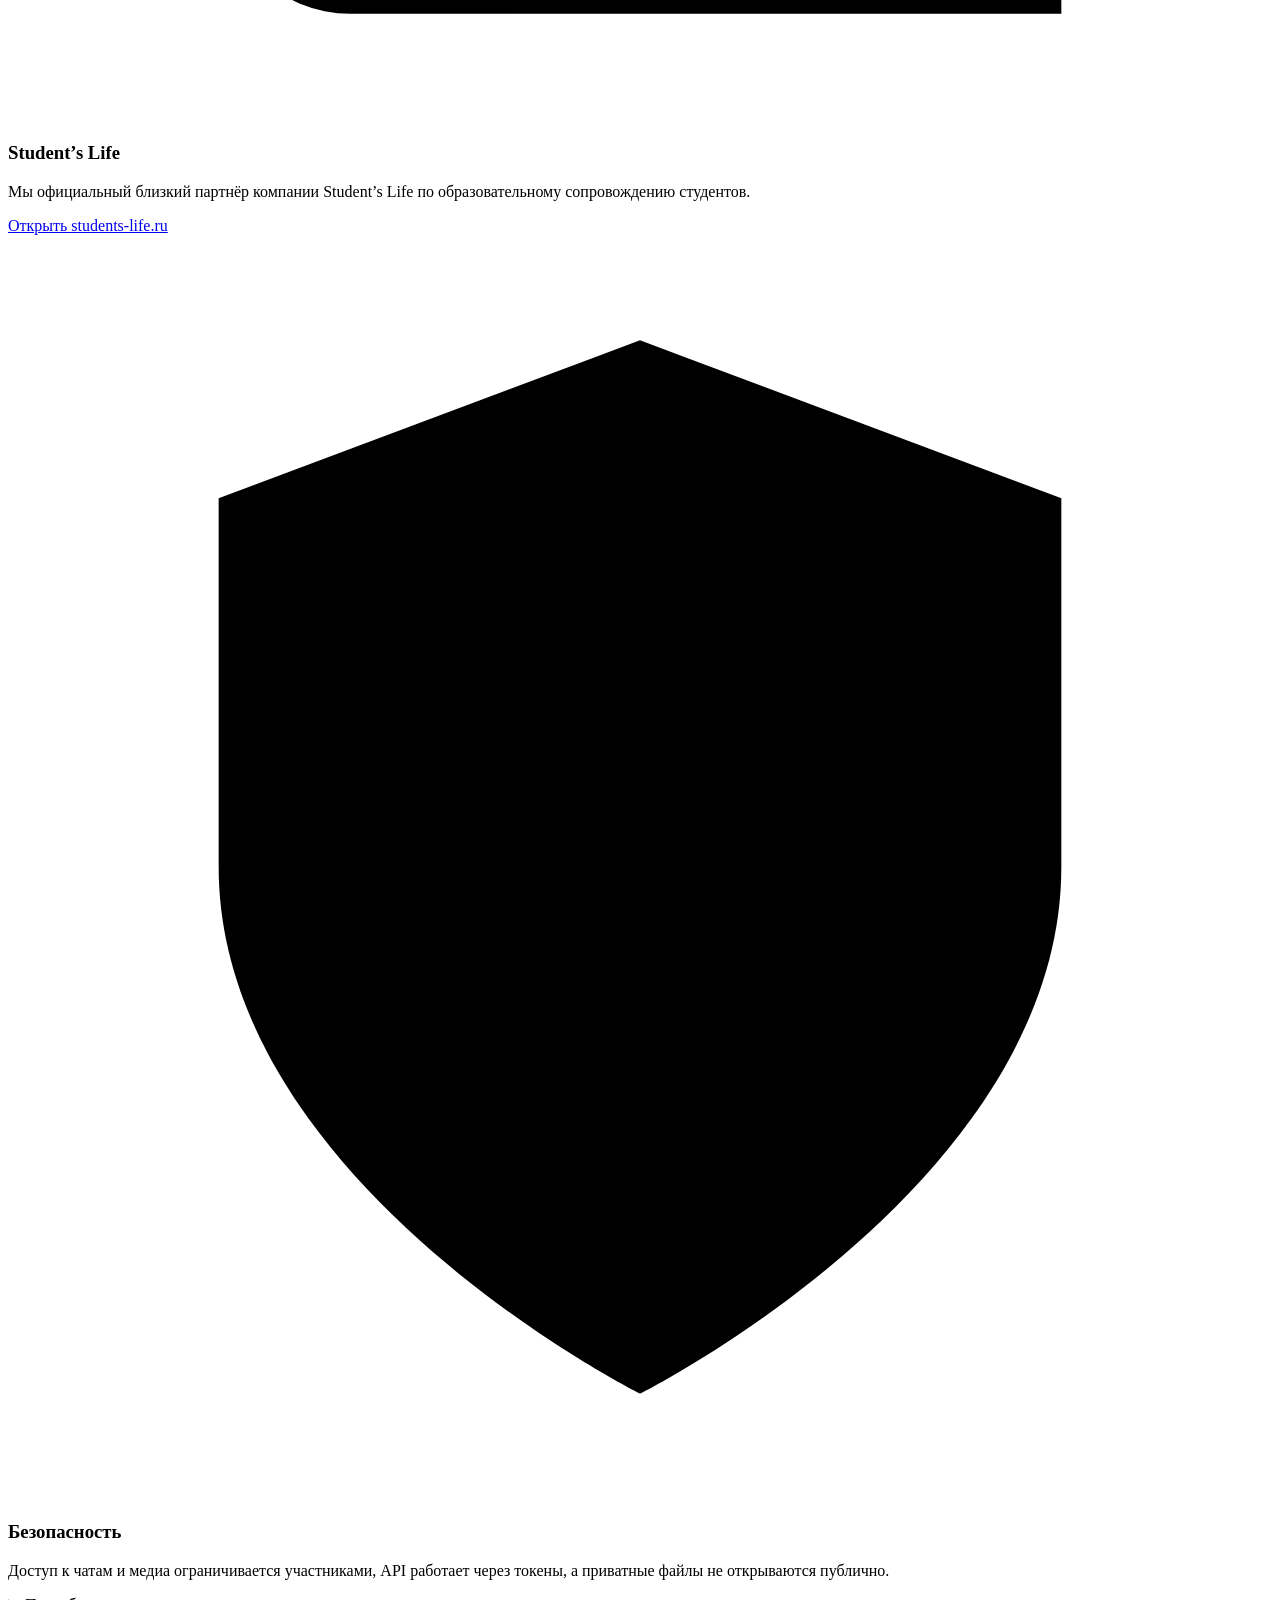
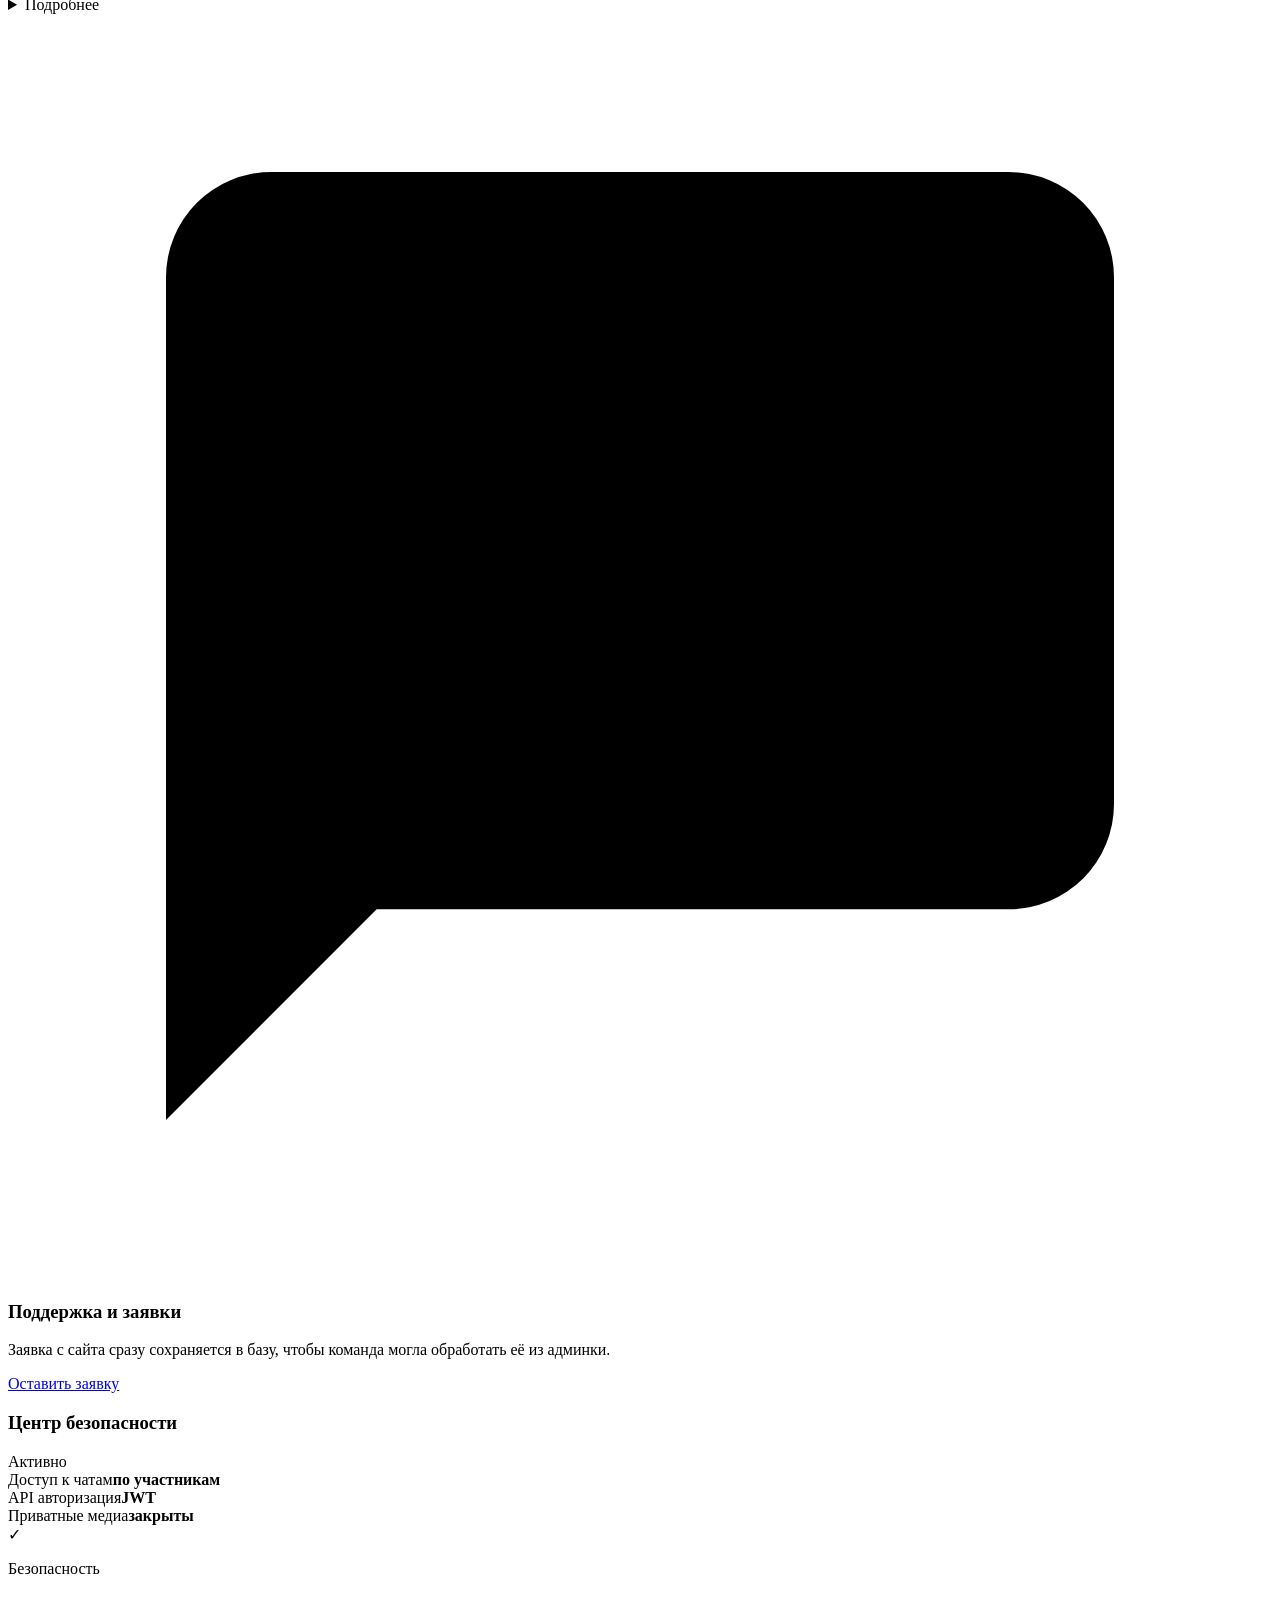
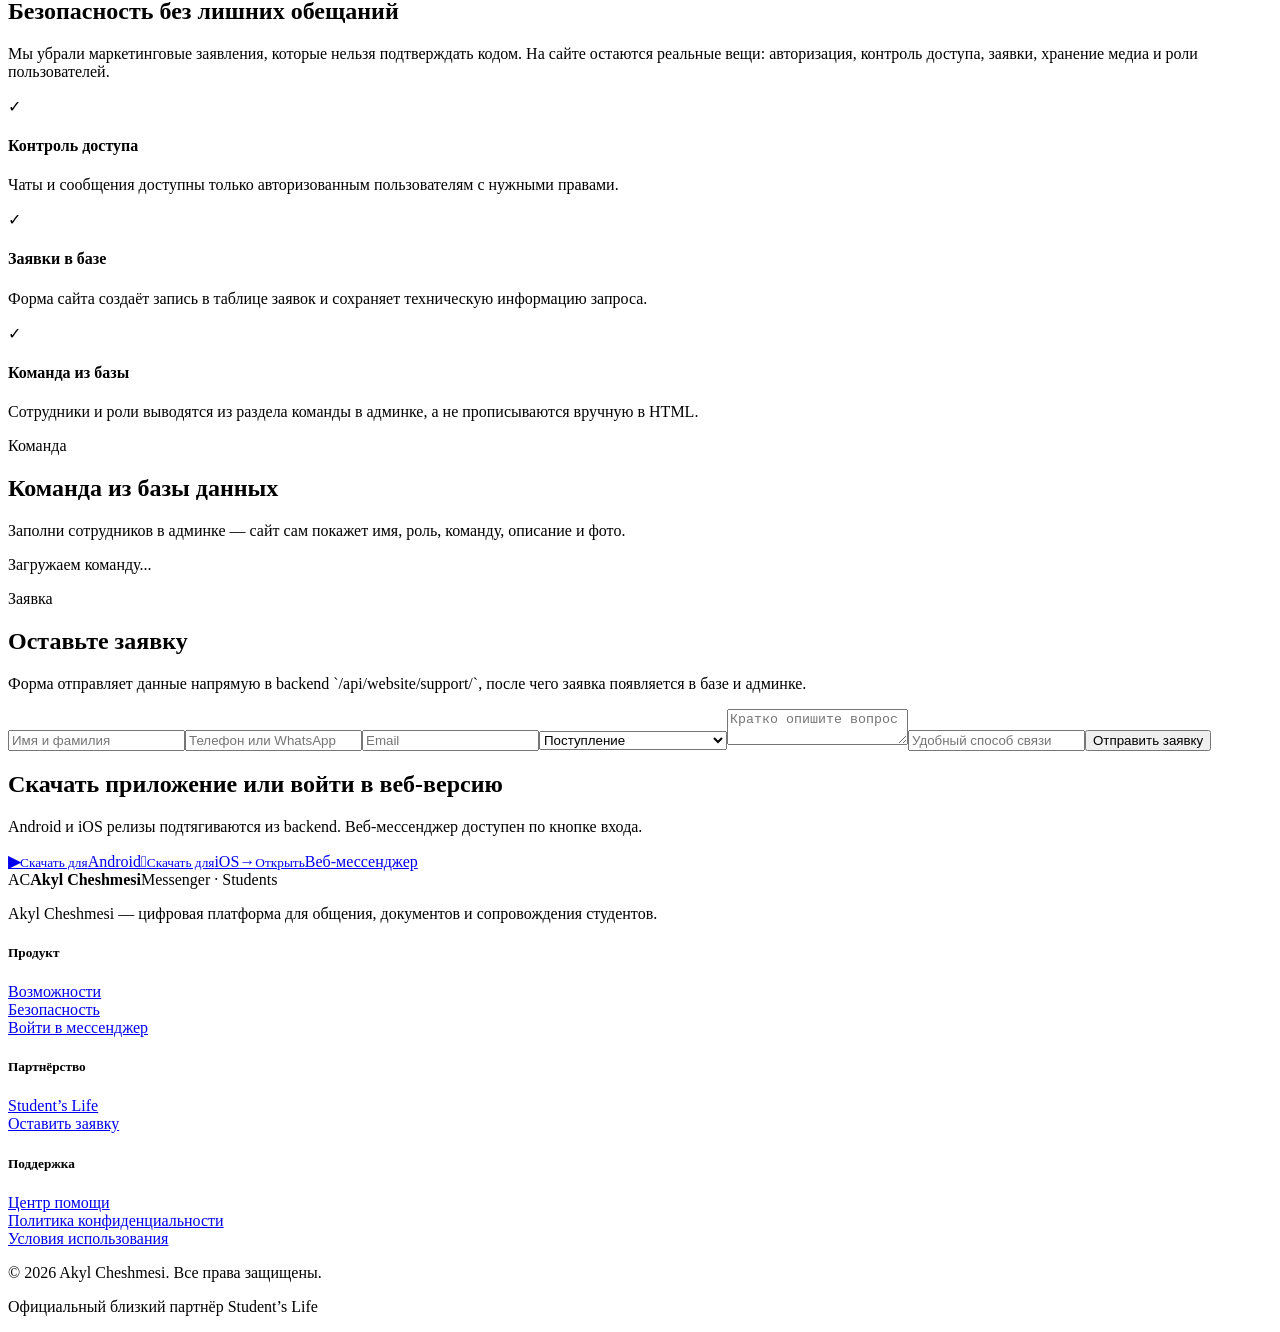
==== commit 909b0e53: "Use real landing data and support form" ====
--- a/web/index.html
+++ b/web/index.html
@@ -6,12 +6,13 @@
   <title>Akyl Cheshmesi — Мессенджер для студентов</title>
   <meta name="description" content="Akyl Cheshmesi — безопасный мессенджер и экосистема для студентов: документы, общение, поддержка и поступление.">
   <link rel="stylesheet" href="/site.css">
+  <script src="/site.js" defer></script>
 </head>
 <body class="site-body brand-site">
   <header class="site-nav">
     <div class="wrap nav-in">
-      <a class="brand-logo" href="/"><span class="brand-logo-mark">AC</span><span class="brand-logo-title"><b>Akyl Cheshmesi</b><span>Messenger · Students · Documents</span></span></a>
-      <nav class="nav-links" aria-label="Основная навигация"><a href="#features">Возможности</a><a href="#security">Безопасность</a><a href="#stats">Цифры</a><a href="#team">Команда</a><a class="nav-button" href="#download">Скачать ↗</a></nav>
+      <a class="brand-logo" href="/"><span class="brand-logo-mark" data-site-logo>AC</span><span class="brand-logo-title"><b data-site-company>Akyl Cheshmesi</b><span>Messenger · Students · Documents</span></span></a>
+      <nav class="nav-links" aria-label="Основная навигация"><a href="#features">Возможности</a><a href="#security">Безопасность</a><a href="#stats">Цифры</a><a href="#team">Команда</a><a href="#request">Заявка</a><a href="/messenger/">Войти в мессенджер</a><a class="nav-button" href="#download">Скачать</a></nav>
     </div>
   </header>
   <main>
@@ -19,25 +20,24 @@
       <div class="wrap hero-grid">
         <div>
           <p class="site-kicker reveal">Мессенджер для студентов</p>
-          <h1 class="reveal d1">Общение без границ.<br><span class="gradient-text">Знания без преград.</span></h1>
-          <p class="reveal d2">Akyl Cheshmesi — безопасная экосистема для студентов. Перевод документов, учебные материалы и поддержка на каждом шаге вашего пути к образованию за рубежом.</p>
-          <div class="hero-actions reveal d3"><a class="primary-action" href="#download">Начать бесплатно →</a><a class="secondary-action" href="#features">Узнать больше</a></div>
-          <div class="trust-strip reveal d3"><span>🛡 E2E шифрование</span><span>🕘 24/7 поддержка</span><span>👥 5000+ студентов</span></div>
+          <h1 class="reveal d1" data-site-hero-title>Общение без границ. Знания без преград.</h1>
+          <p class="reveal d2" data-site-hero-subtitle>Akyl Cheshmesi — официальный близкий партнёр компании Student’s Life. Мы объединяем защищённое общение, заявки, документы и поддержку студентов в одном цифровом пространстве.</p>
+          <div class="hero-actions reveal d3"><a class="primary-action" href="/messenger/">Войти в мессенджер</a><a class="secondary-action" href="#request">Оставить заявку</a></div>
+          <div class="trust-strip reveal d3"><span data-site-director></span><span>Официальный близкий партнёр Student’s Life</span><span>Документы и сопровождение студентов</span></div>
         </div>
         <div class="phone-showcase reveal d2">
-          <div class="phone-card"><div class="phone-inner"><div class="phone-topbar"><div class="phone-status"><span>9:41</span><span>▰</span></div><div class="phone-user"><div class="phone-dot">A</div><div><b>Akyl Cheshmesi</b><br><small>Онлайн</small></div></div></div><div class="chat-preview-list"><div class="chat-preview-row"><span class="preview-badge">А</span><div class="bubble">Привет! Как подготовка к IELTS? 📚<small>10:23</small></div></div><div class="chat-preview-row out"><div class="bubble">Отлично! Уже перевёл документы через приложение ✈️<small>10:25 ✓✓</small></div></div><div class="chat-preview-row"><span class="preview-badge">А</span><div class="bubble">Функция перевода документов — это 🔥<small>10:26</small></div></div><div class="chat-preview-row out"><div class="bubble">И всё защищено end-to-end 🔒<small>10:27 ✓✓</small></div></div></div><div class="phone-input"><div><span>Сообщение...</span><span class="send-dot">➤</span></div></div></div></div>
-          <div class="float-card float-a"><b>Документ переведён</b><small>PDF → EN</small></div><div class="float-card float-b"><b>Защита активна</b><small>E2E Encryption</small></div>
+          <div class="phone-card"><div class="phone-inner"><div class="phone-topbar"><div class="phone-status"><span>9:41</span><span>▰</span></div><div class="phone-user"><div class="phone-dot">A</div><div><b>Akyl Cheshmesi</b><br><small>Онлайн</small></div></div></div><div class="chat-preview-list"><div class="chat-preview-row"><span class="preview-badge">A</span><div class="bubble">Документы по заявке получены.<small>10:23</small></div></div><div class="chat-preview-row out"><div class="bubble">Хорошо, прикрепляю перевод и паспорт.<small>10:25</small></div></div><div class="chat-preview-row"><span class="preview-badge">S</span><div class="bubble">Куратор Student’s Life подключится к чату.<small>10:26</small></div></div><div class="chat-preview-row out"><div class="bubble">Спасибо, жду дальнейшие шаги.<small>10:27</small></div></div></div><div class="phone-input"><div><span>Сообщение...</span><span class="send-dot">➤</span></div></div></div></div>
+          <div class="float-card float-a"><b>Заявка принята</b><small>Падает в базу сайта</small></div><div class="float-card float-b"><b>Медиа защищены</b><small>Доступ по правам</small></div>
         </div>
       </div>
     </section>
-    <section id="stats" class="stats"><div class="wrap stats-grid"><div class="metric reveal"><strong>5 247+</strong><span>Активных студентов</span></div><div class="metric reveal d1"><strong>12 830+</strong><span>Документов переведено</span></div><div class="metric reveal d2"><strong>34+</strong><span>Страны мира</span></div><div class="metric reveal d3"><strong>99.9%</strong><span>Uptime серверов</span></div></div></section>
-    <section id="features" class="bento-section"><div class="wrap"><div class="section-head"><p class="site-kicker reveal">Возможности</p><h2 class="reveal d1">Всё, что нужно студенту.<br>В одном приложении.</h2><p class="reveal d2">Мы создали экосистему, которая закрывает все потребности студента — от перевода документов до повседневного общения.</p></div><div class="bento-grid"><article class="bento-card reveal"><div class="bento-icon">📄</div><h3>Перевод документов</h3><p>Мгновенный перевод учебных документов на 15+ языков. Сертификаты, дипломы и справки — всё в одном месте.</p><div class="more-link">Подробнее →</div></article><article class="bento-card reveal d1"><div class="bento-icon">📚</div><h3>Student's Life</h3><p>Гайды, чек-листы и советы для жизни за рубежом. Адаптация, жильё, стипендии — мы поможем со всем.</p><div class="more-link">Подробнее →</div></article><article class="bento-card reveal d2"><div class="bento-icon">🛡</div><h3>Безопасность</h3><p>Сквозное шифрование, защита данных и полная конфиденциальность. Ваши сообщения — только ваши.</p><div class="more-link">Подробнее →</div></article><article class="bento-card reveal d3"><div class="bento-icon">💬</div><h3>Поддержка 24/7</h3><p>Наша команда всегда на связи. Помощь с документами, вопросы по поступлению — ответим за минуты.</p><div class="more-link">Подробнее →</div></article></div><div class="mini-grid"><div class="mini-card reveal"><h4>👥 Групповые чаты</h4><p>Создавайте учебные группы, делитесь материалами и готовьтесь к экзаменам вместе.</p></div><div class="mini-card reveal d1"><h4>🌐 Мультиязычность</h4><p>Интерфейс на русском, туркменском и английском. Общайтесь на удобном языке.</p></div><div class="mini-card reveal d2"><h4>🎥 Видеозвонки</h4><p>HD-видеозвонки для консультаций с менторами и собеседований с университетами.</p></div></div></div></section>
-    <section id="security" class="bento-section security-section"><div class="wrap security-grid"><div class="security-card reveal"><div class="secure-title"><h3>Центр безопасности</h3><span class="secure-badge">Защищено</span></div><div class="bar-row"><div class="bar-label"><span>E2E Шифрование</span><b>Активно</b></div><div class="bar"><div class="fill" style="width:100%"></div></div></div><div class="bar-row"><div class="bar-label"><span>Защита данных</span><b>100%</b></div><div class="bar"><div class="fill" style="width:100%"></div></div></div><div class="bar-row"><div class="bar-label"><span>Анонимность</span><b>Высокая</b></div><div class="bar"><div class="fill" style="width:95%"></div></div></div><div class="shield">✓</div></div><div><p class="site-kicker reveal">Безопасность</p><h2 class="reveal d1">Ваши данные под<br><span class="gradient-text">максимальной защитой</span></h2><p class="reveal d2">Мы понимаем, насколько важна конфиденциальность личных данных и документов. Поэтому Akyl Cheshmesi использует передовые технологии шифрования.</p><div class="check-list"><div class="check reveal d1"><span class="check-mark">✓</span><div><h4>Сквозное шифрование</h4><p>Каждое сообщение шифруется на устройстве отправителя и расшифровывается только у получателя.</p></div></div><div class="check reveal d2"><span class="check-mark">✓</span><div><h4>Zero-Knowledge</h4><p>Наши серверы не хранят и не могут прочитать ваши сообщения. Приватность — по умолчанию.</p></div></div><div class="check reveal d3"><span class="check-mark">✓</span><div><h4>Защита документов</h4><p>Все загруженные документы шифруются и хранятся в защищённом облаке.</p></div></div></div></div></div></section>
-    <section class="bento-section"><div class="wrap"><div class="section-head"><p class="site-kicker reveal">Как это работает</p><h2 class="reveal d1">Три шага к вашей мечте</h2><p class="reveal d2">Начните свой путь к образованию за рубежом прямо сейчас. Это проще, чем вы думаете.</p></div><div class="steps-grid"><div class="step reveal"><div class="step-num">1</div><h3>Скачайте приложение</h3><p>Установите Akyl Cheshmesi на Android или iOS. Регистрация занимает меньше минуты.</p></div><div class="step reveal d1"><div class="step-num">2</div><h3>Загрузите документы</h3><p>Сфотографируйте или загрузите документы. Мы поможем перевести их на нужный язык.</p></div><div class="step reveal d2"><div class="step-num">3</div><h3>Поступайте уверенно</h3><p>Получите поддержку на каждом этапе. Мы с вами от заявки до зачисления.</p></div></div></div></section>
-    <section id="team" class="bento-section team"><div class="wrap"><div class="section-head"><p class="site-kicker reveal">Команда</p><h2 class="reveal d1">Люди, которые делают<br>Akyl Cheshmesi возможным</h2><p class="reveal d2">Наша команда — это увлечённые профессионалы, которые верят в силу образования и технологий.</p></div><div class="team-grid"><div class="team-card reveal"><div class="team-photo">БЯ</div><h4>Ягмуров Бегенч</h4><div class="role">Team Lead</div><p>Визионер проекта. Ведёт команду к созданию лучшего мессенджера для студентов.</p></div><div class="team-card reveal d1"><div class="team-photo">АК</div><h4>Аманов Керим</h4><div class="role">Lead Developer</div><p>Архитектор платформы. Отвечает за надёжность и производительность приложения.</p></div><div class="team-card reveal d2"><div class="team-photo">МГ</div><h4>Мерет Гуванч</h4><div class="role">UX/UI Designer</div><p>Создаёт интуитивный интерфейс, который студенты любят с первого касания.</p></div><div class="team-card reveal d3"><div class="team-photo">СА</div><h4>Сердар Атаев</h4><div class="role">Community Manager</div><p>Связывает сообщество студентов, организует мероприятия и помогает с адаптацией.</p></div></div></div></section>
-    <section id="download" class="bento-section download"><div class="wrap"><h2 class="reveal">Готовы начать свой путь<br>к образованию мечты?</h2><p class="reveal d1">Присоединяйтесь к тысячам студентов, которые уже используют Akyl Cheshmesi для поступления в лучшие университеты мира.</p><div class="store-buttons reveal d2"><a class="store android" href="/api/app-releases/?platform=android"><b>▶</b><span><small>Скачать для</small>Android</span></a><a class="store ios" href="/api/app-releases/?platform=ios"><b></b><span><small>Скачать для</small>iOS</span></a></div><p style="color:var(--muted);font-size:14px">Бесплатно • Без рекламы • Навсегда</p></div></section>
+    <section id="stats" class="stats"><div class="wrap stats-grid"><div class="metric reveal"><strong data-metric="countries">16+</strong><span>стран сотрудничества</span></div><div class="metric reveal d1"><strong data-metric="happy_clients">1200+</strong><span>довольных клиентов</span></div><div class="metric reveal d2"><strong data-metric="translated_documents">2000+</strong><span>переведённых документов</span></div><div class="metric reveal d3"><strong data-metric="registered_users">0</strong><span>пользователей мессенджера</span></div></div></section>
+    <section id="features" class="bento-section"><div class="wrap"><div class="section-head"><p class="site-kicker reveal">Возможности</p><h2 class="reveal d1">Реальные функции платформы</h2><p class="reveal d2">На сайте показываем только то, что относится к проекту: мессенджер, документы, заявки, команда и партнёрство со Student’s Life.</p></div><div class="bento-grid"><article class="bento-card reveal"><div class="bento-icon"><svg viewBox="0 0 24 24"><path d="M14 2H6a2 2 0 0 0-2 2v16a2 2 0 0 0 2 2h12a2 2 0 0 0 2-2V8z"/><path d="M14 2v6h6"/><path d="M8 13h8M8 17h8"/></svg></div><h3>Перевод документов</h3><p data-site-translations>Направление работает с учебными и личными документами студентов: подготовка, проверка, перевод и передача файлов.</p><details><summary class="more-link">Подробнее</summary><p>Здесь не обещаем автоматический ИИ-перевод, если он не подключён. Показываем только реальный процесс: студент отправляет документы, команда проверяет комплектность и ведёт заявку.</p></details></article><article class="bento-card reveal d1"><div class="bento-icon"><svg viewBox="0 0 24 24"><path d="M4 19.5A2.5 2.5 0 0 1 6.5 17H20"/><path d="M4 4.5A2.5 2.5 0 0 1 6.5 2H20v20H6.5A2.5 2.5 0 0 1 4 19.5z"/></svg></div><h3>Student’s Life</h3><p data-site-students-life>Мы официальный близкий партнёр компании Student’s Life по образовательному сопровождению студентов.</p><a class="more-link" href="https://students-life.ru" target="_blank" rel="noopener">Открыть students-life.ru</a></article><article class="bento-card reveal d2"><div class="bento-icon"><svg viewBox="0 0 24 24"><path d="M12 22s8-4 8-10V5l-8-3-8 3v7c0 6 8 10 8 10z"/><path d="M9 12l2 2 4-4"/></svg></div><h3>Безопасность</h3><p data-site-security>Доступ к чатам и медиа ограничивается участниками, API работает через токены, а приватные файлы не открываются публично.</p><details><summary class="more-link">Подробнее</summary><p>На текущем сайте публично открываются только нужные публичные файлы, например логотипы и аватарки. Остальные медиа должны отдаваться через защищённые механизмы и права доступа.</p></details></article><article class="bento-card reveal d3"><div class="bento-icon"><svg viewBox="0 0 24 24"><path d="M21 15a2 2 0 0 1-2 2H7l-4 4V5a2 2 0 0 1 2-2h14a2 2 0 0 1 2 2z"/></svg></div><h3>Поддержка и заявки</h3><p>Заявка с сайта сразу сохраняется в базу, чтобы команда могла обработать её из админки.</p><a class="more-link" href="#request">Оставить заявку</a></article></div></div></section>
+    <section id="security" class="bento-section security-section"><div class="wrap security-grid"><div class="security-card reveal"><div class="secure-title"><h3>Центр безопасности</h3><span class="secure-badge">Активно</span></div><div class="bar-row"><div class="bar-label"><span>Доступ к чатам</span><b>по участникам</b></div><div class="bar"><div class="fill" style="width:100%"></div></div></div><div class="bar-row"><div class="bar-label"><span>API авторизация</span><b>JWT</b></div><div class="bar"><div class="fill" style="width:100%"></div></div></div><div class="bar-row"><div class="bar-label"><span>Приватные медиа</span><b>закрыты</b></div><div class="bar"><div class="fill" style="width:100%"></div></div></div><div class="shield">✓</div></div><div><p class="site-kicker reveal">Безопасность</p><h2 class="reveal d1">Безопасность без лишних обещаний</h2><p class="reveal d2">Мы убрали маркетинговые заявления, которые нельзя подтверждать кодом. На сайте остаются реальные вещи: авторизация, контроль доступа, заявки, хранение медиа и роли пользователей.</p><div class="check-list"><div class="check reveal d1"><span class="check-mark">✓</span><div><h4>Контроль доступа</h4><p>Чаты и сообщения доступны только авторизованным пользователям с нужными правами.</p></div></div><div class="check reveal d2"><span class="check-mark">✓</span><div><h4>Заявки в базе</h4><p>Форма сайта создаёт запись в таблице заявок и сохраняет техническую информацию запроса.</p></div></div><div class="check reveal d3"><span class="check-mark">✓</span><div><h4>Команда из базы</h4><p>Сотрудники и роли выводятся из раздела команды в админке, а не прописываются вручную в HTML.</p></div></div></div></div></div></section>
+    <section id="team" class="bento-section team"><div class="wrap"><div class="section-head"><p class="site-kicker reveal">Команда</p><h2 class="reveal d1">Команда из базы данных</h2><p class="reveal d2">Заполни сотрудников в админке — сайт сам покажет имя, роль, команду, описание и фото.</p></div><div class="team-grid" data-team-list><div class="team-empty">Загружаем команду...</div></div></div></section>
+    <section id="request" class="bento-section"><div class="wrap security-grid"><div><p class="site-kicker reveal">Заявка</p><h2 class="reveal d1">Оставьте заявку</h2><p class="reveal d2">Форма отправляет данные напрямую в backend `/api/website/support/`, после чего заявка появляется в базе и админке.</p></div><form class="support-form reveal d2" data-support-form><input name="full_name" placeholder="Имя и фамилия" required><input name="phone" placeholder="Телефон или WhatsApp"><input name="email" type="email" placeholder="Email"><select name="topic"><option value="admission">Поступление</option><option value="document_translation">Перевод документов</option><option value="app">Приложение / мессенджер</option><option value="partnership">Партнёрство</option><option value="other">Другое</option></select><textarea name="message" placeholder="Кратко опишите вопрос" required></textarea><input name="preferred_contact" placeholder="Удобный способ связи"><button class="primary-action" type="submit">Отправить заявку</button><div class="form-status" data-form-status></div></form></div></section>
+    <section id="download" class="bento-section download"><div class="wrap"><h2 class="reveal">Скачать приложение или войти в веб-версию</h2><p class="reveal d1">Android и iOS релизы подтягиваются из backend. Веб-мессенджер доступен по кнопке входа.</p><div class="store-buttons reveal d2" data-release-list><a class="store android" data-google-play-link href="/api/app-releases/?platform=android"><b>▶</b><span><small>Скачать для</small>Android</span></a><a class="store ios" data-testflight-link href="/api/app-releases/?platform=ios"><b></b><span><small>Скачать для</small>iOS</span></a><a class="store ios" href="/messenger/"><b>→</b><span><small>Открыть</small>Веб-мессенджер</span></a></div></div></section>
   </main>
-  <footer class="site-footer"><div class="wrap"><div class="footer-grid"><div><div class="brand-logo" style="margin-bottom:16px"><span class="brand-logo-mark">AC</span><span class="brand-logo-title"><b>Akyl Cheshmesi</b><span>Messenger · Students</span></span></div><p>Безопасный мессенджер и экосистема для студентов, стремящихся к образованию за рубежом.</p></div><div><h5>Продукт</h5><p><a href="#features">Возможности</a><br><a href="#security">Безопасность</a><br><a href="#download">Скачать</a></p></div><div><h5>Компания</h5><p><a href="#team">О нас</a><br><a href="/support/">Контакты</a></p></div><div><h5>Поддержка</h5><p><a href="/support/">Центр помощи</a><br><a href="/privacy/">Политика конфиденциальности</a><br><a href="/terms/">Условия использования</a></p></div></div><div class="foot-bottom"><p>© 2026 Akyl Cheshmesi. Все права защищены.</p><p>Сделано с <span style="color:var(--green)">❤</span> для студентов</p></div></div></footer>
-  <script>const obs=new IntersectionObserver(es=>es.forEach(e=>{if(e.isIntersecting)e.target.classList.add('visible')}),{threshold:.12,rootMargin:'0px 0px -40px 0px'});document.querySelectorAll('.reveal').forEach(e=>obs.observe(e));</script>
+  <footer class="site-footer"><div class="wrap"><div class="footer-grid"><div><div class="brand-logo" style="margin-bottom:16px"><span class="brand-logo-mark" data-site-logo>AC</span><span class="brand-logo-title"><b data-site-company>Akyl Cheshmesi</b><span>Messenger · Students</span></span></div><p data-site-about>Akyl Cheshmesi — цифровая платформа для общения, документов и сопровождения студентов.</p></div><div><h5>Продукт</h5><p><a href="#features">Возможности</a><br><a href="#security">Безопасность</a><br><a href="/messenger/">Войти в мессенджер</a></p></div><div><h5>Партнёрство</h5><p><a href="https://students-life.ru" target="_blank" rel="noopener">Student’s Life</a><br><a href="#request">Оставить заявку</a></p></div><div><h5>Поддержка</h5><p><a href="/support/">Центр помощи</a><br><a href="/privacy/">Политика конфиденциальности</a><br><a href="/terms/">Условия использования</a></p></div></div><div class="foot-bottom"><p>© 2026 Akyl Cheshmesi. Все права защищены.</p><p>Официальный близкий партнёр Student’s Life</p></div></div></footer>
 </body>
 </html>
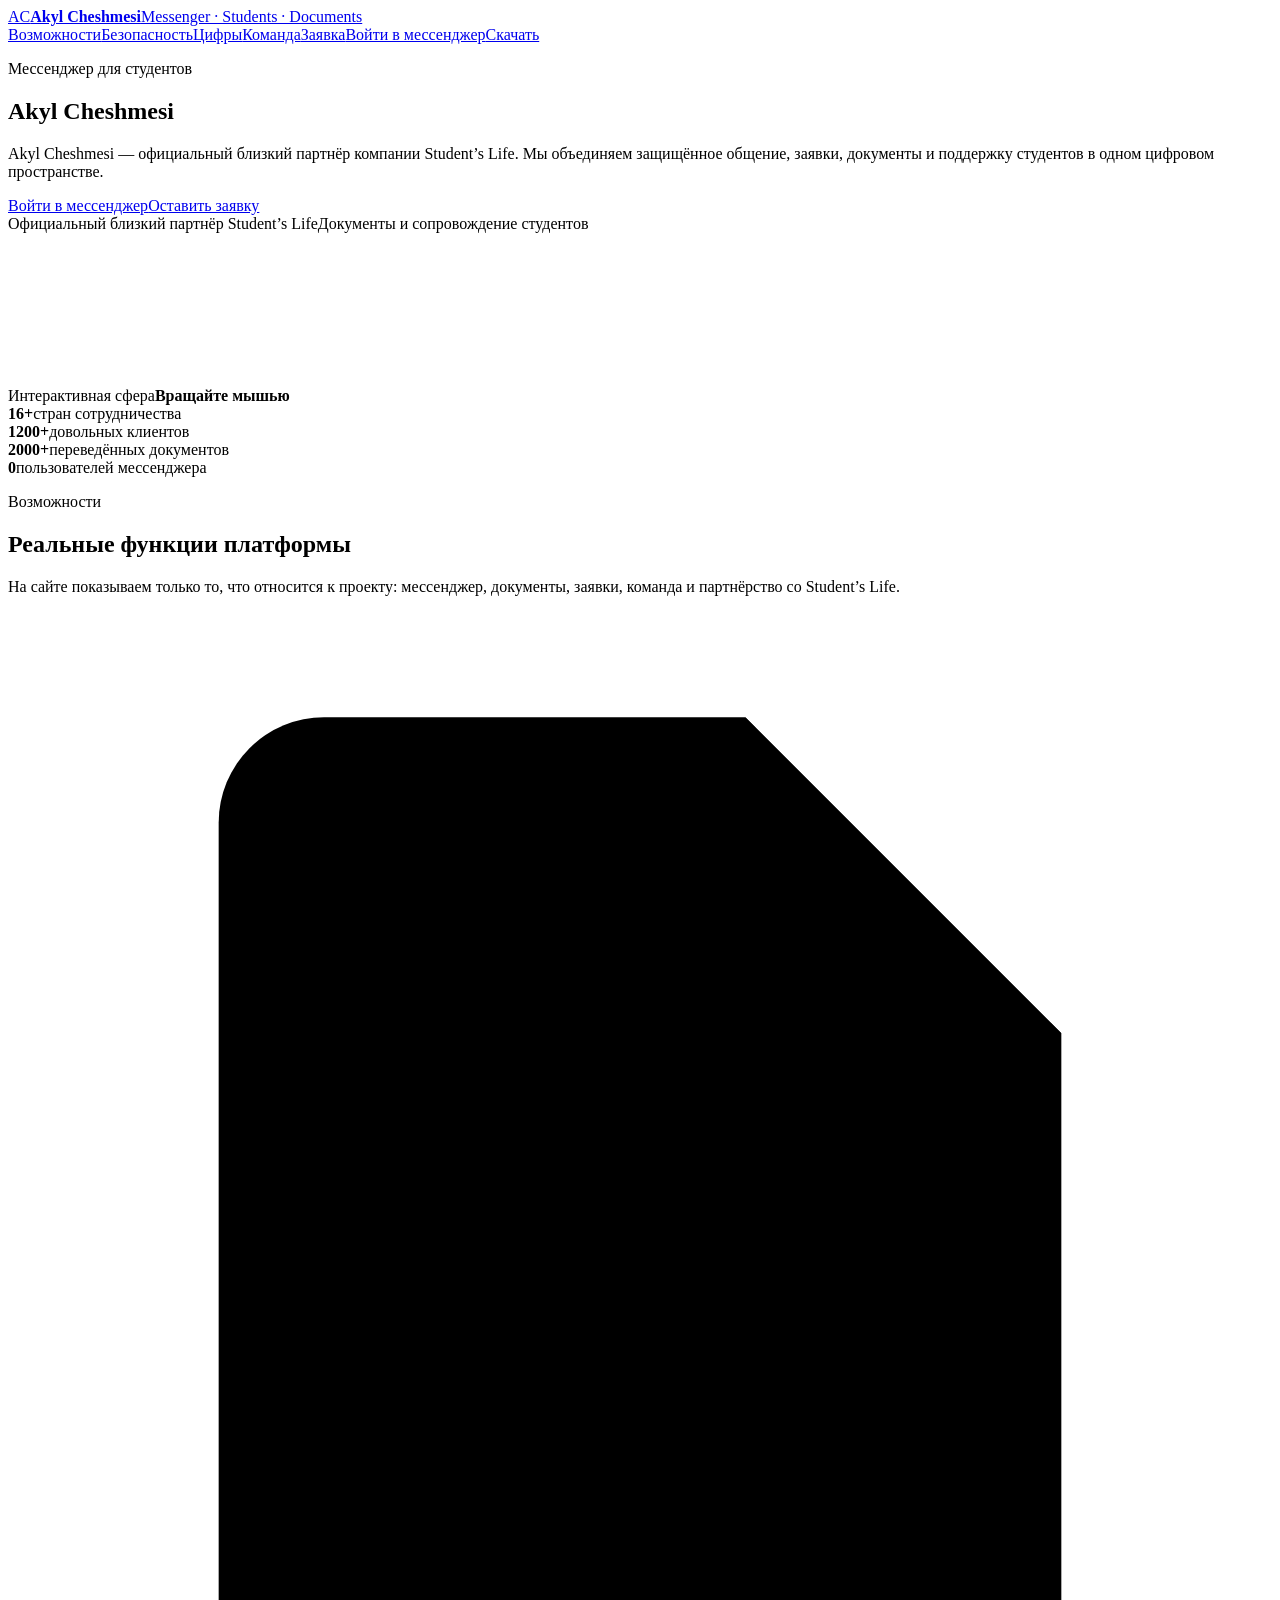
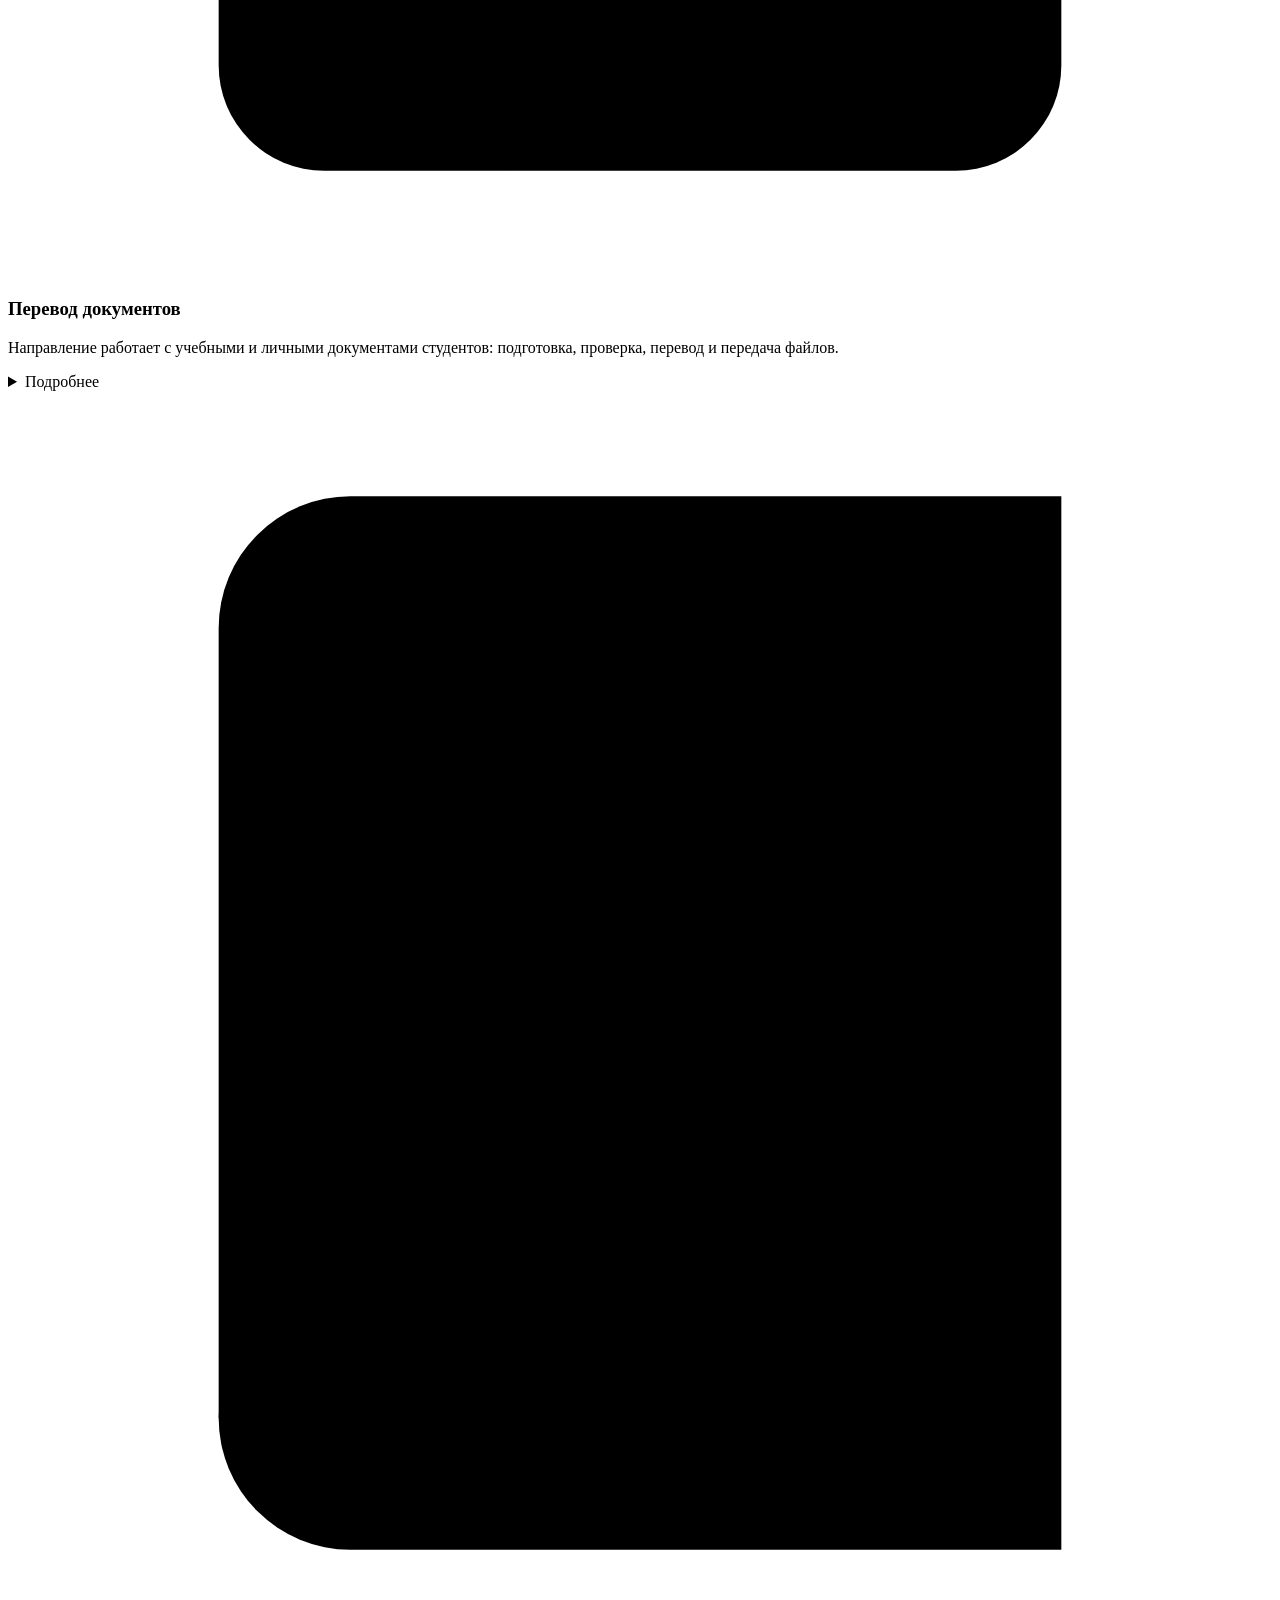
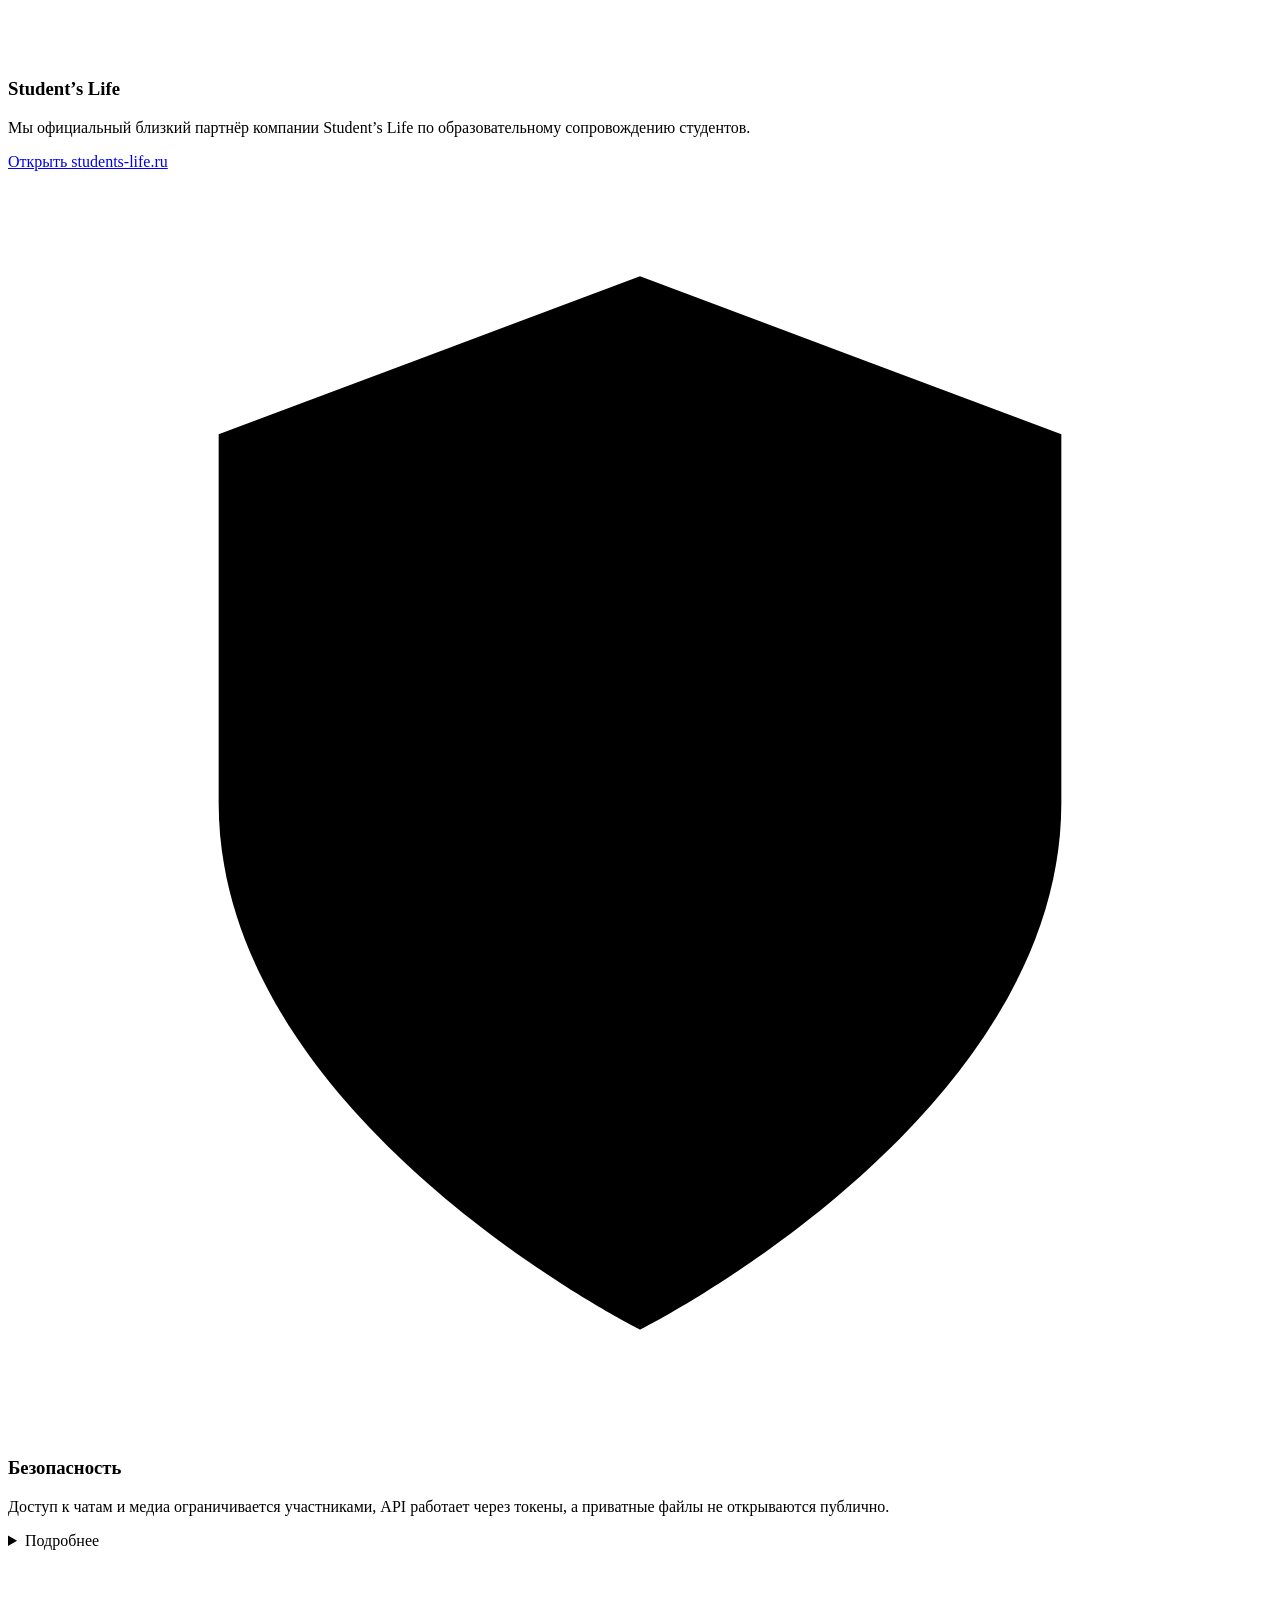
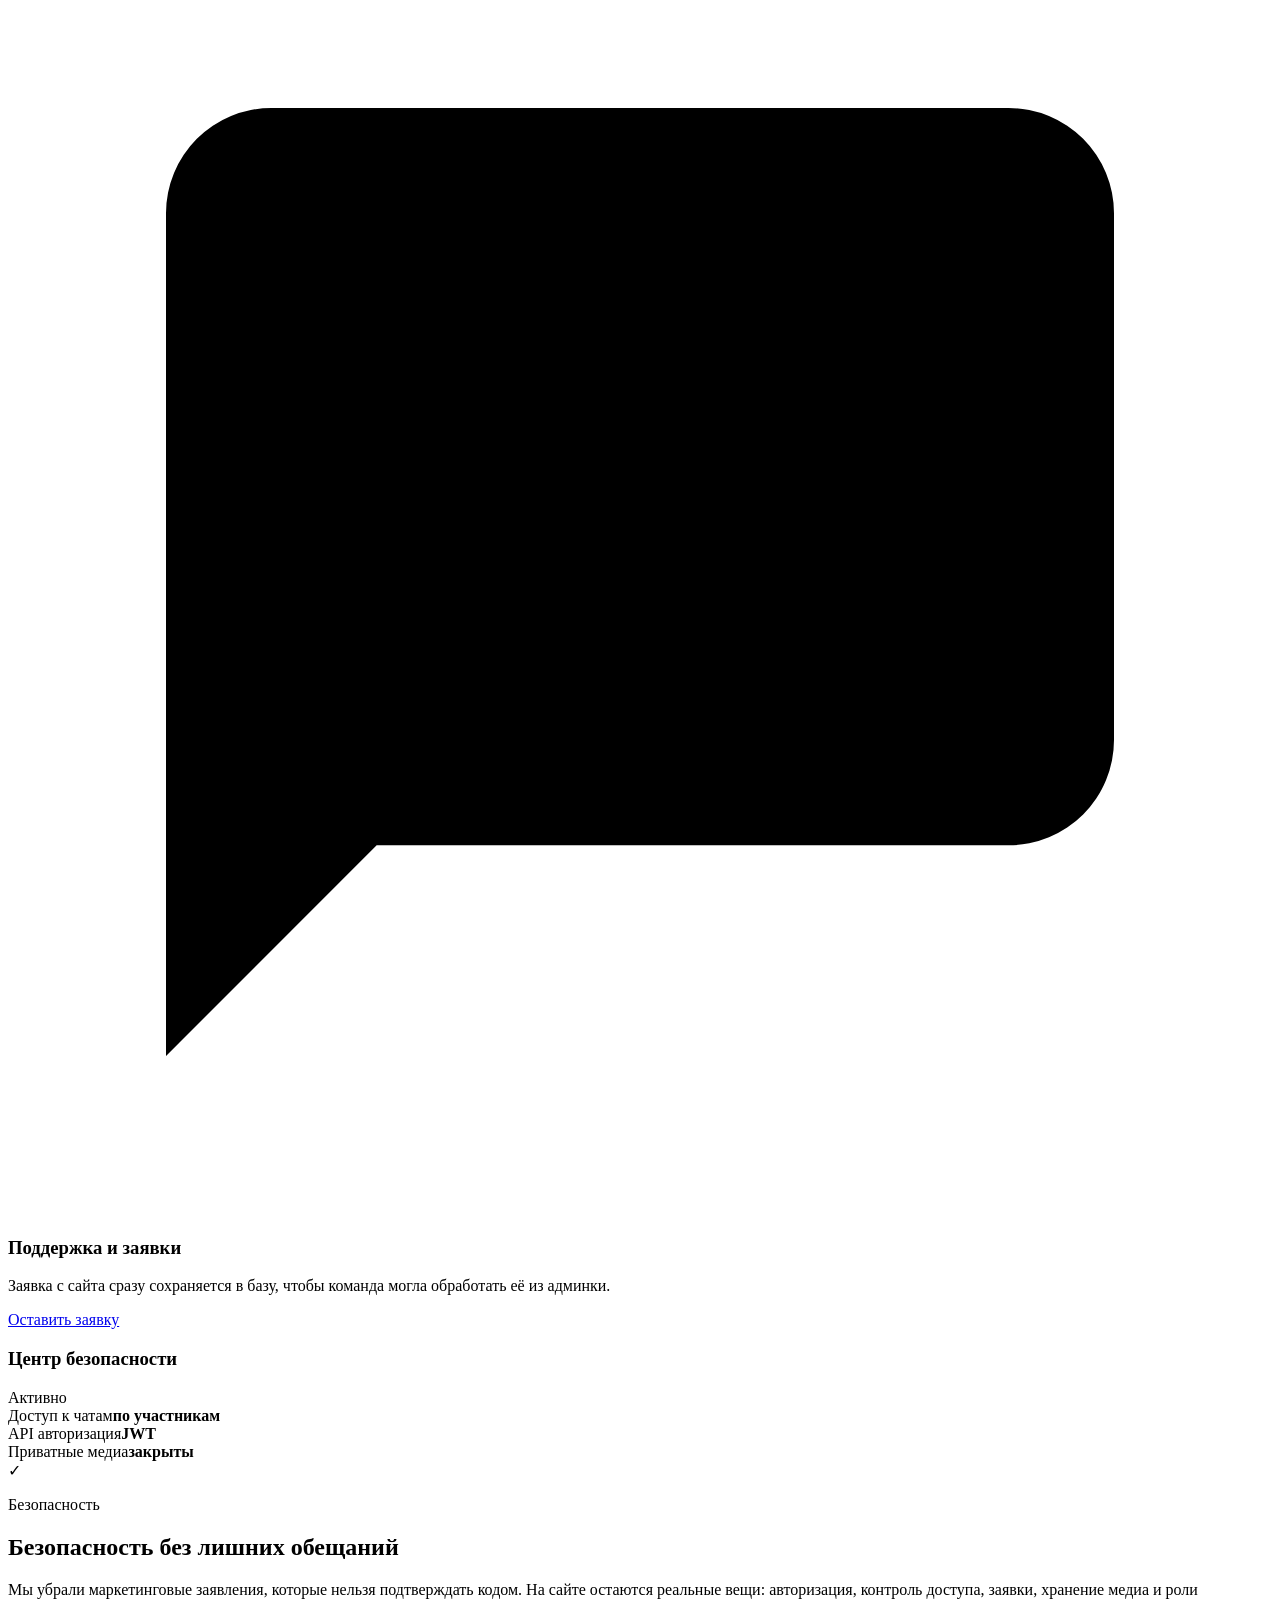
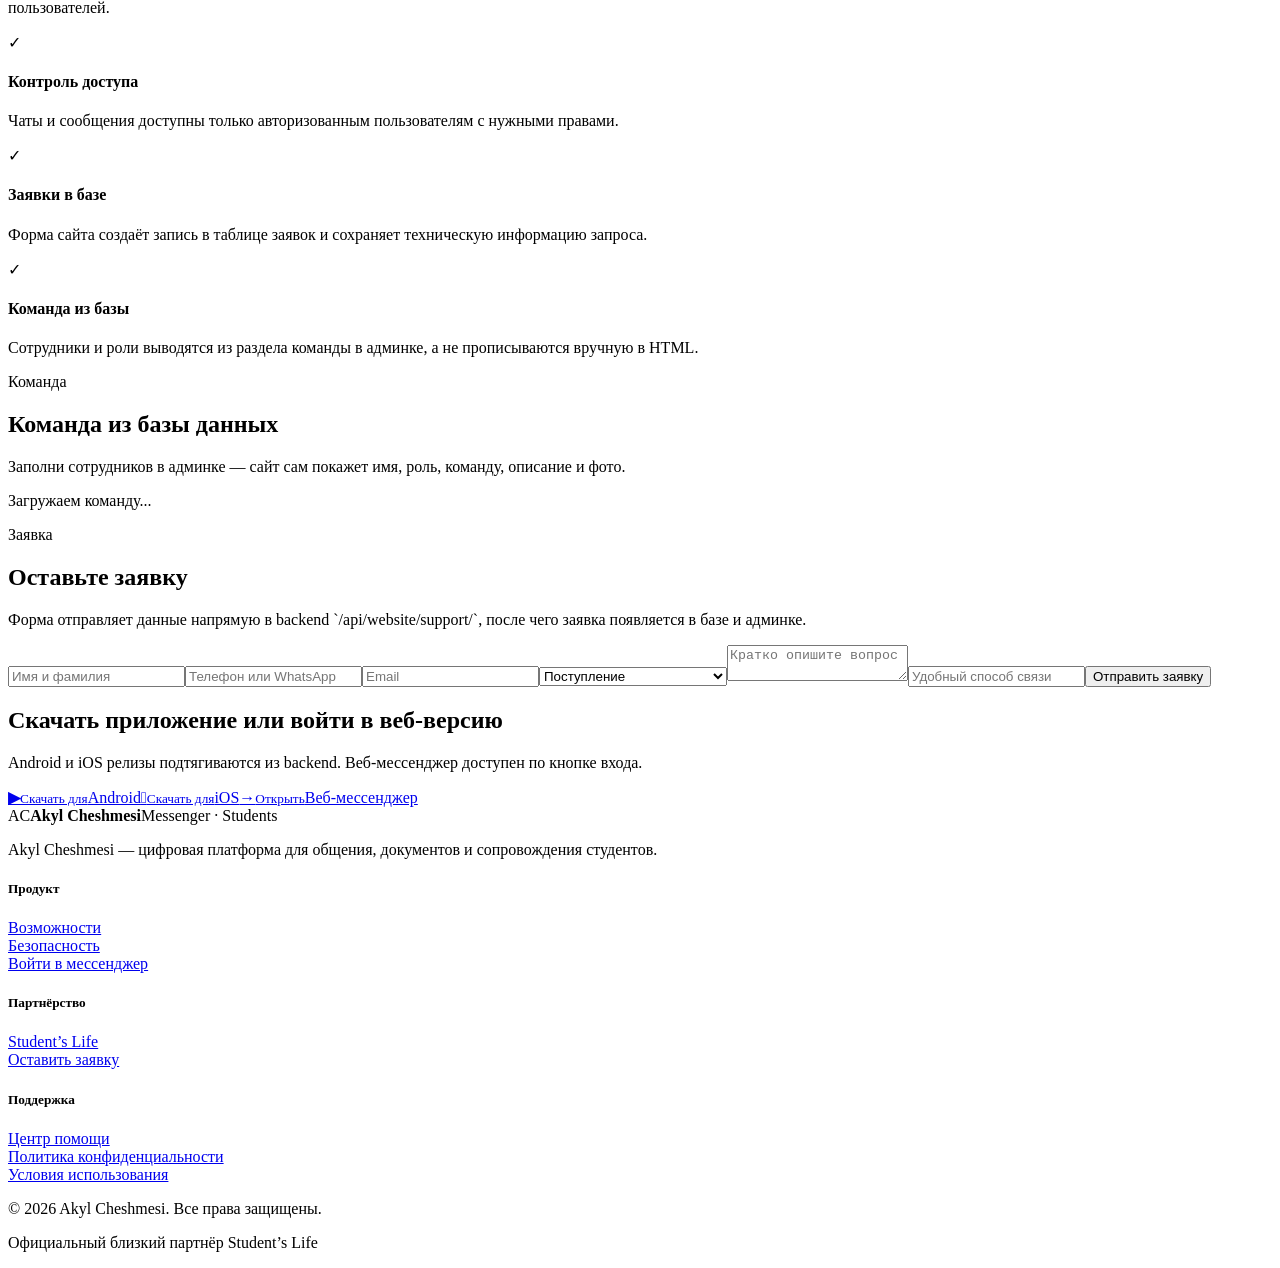
==== commit 04274566: "Improve APK releases and web messenger experience" ====
--- a/web/index.html
+++ b/web/index.html
@@ -6,13 +6,16 @@
   <title>Akyl Cheshmesi — Мессенджер для студентов</title>
   <meta name="description" content="Akyl Cheshmesi — безопасный мессенджер и экосистема для студентов: документы, общение, поддержка и поступление.">
   <link rel="stylesheet" href="/site.css">
+  <link rel="stylesheet" href="/doppler.css">
   <script src="/site.js" defer></script>
+  <script src="/vendor/three.min.js" defer></script>
+  <script src="/sphere.js" defer></script>
 </head>
 <body class="site-body brand-site">
   <header class="site-nav">
     <div class="wrap nav-in">
       <a class="brand-logo" href="/"><span class="brand-logo-mark" data-site-logo>AC</span><span class="brand-logo-title"><b data-site-company>Akyl Cheshmesi</b><span>Messenger · Students · Documents</span></span></a>
-      <nav class="nav-links" aria-label="Основная навигация"><a href="#features">Возможности</a><a href="#security">Безопасность</a><a href="#stats">Цифры</a><a href="#team">Команда</a><a href="#request">Заявка</a><a href="/messenger/">Войти в мессенджер</a><a class="nav-button" href="#download">Скачать</a></nav>
+      <nav class="nav-links" aria-label="Основная навигация"><a href="#features">Возможности</a><a href="#security">Безопасность</a><a href="#stats">Цифры</a><a href="#team">Команда</a><a href="#request">Заявка</a><a href="/login/">Войти в мессенджер</a><a class="nav-button" href="#download">Скачать</a></nav>
     </div>
   </header>
   <main>
@@ -20,14 +23,14 @@
       <div class="wrap hero-grid">
         <div>
           <p class="site-kicker reveal">Мессенджер для студентов</p>
-          <h1 class="reveal d1" data-site-hero-title>Общение без границ. Знания без преград.</h1>
+          <h1 class="reveal d1">Akyl Cheshmesi</h1>
           <p class="reveal d2" data-site-hero-subtitle>Akyl Cheshmesi — официальный близкий партнёр компании Student’s Life. Мы объединяем защищённое общение, заявки, документы и поддержку студентов в одном цифровом пространстве.</p>
-          <div class="hero-actions reveal d3"><a class="primary-action" href="/messenger/">Войти в мессенджер</a><a class="secondary-action" href="#request">Оставить заявку</a></div>
+          <div class="hero-actions reveal d3"><a class="primary-action" href="/login/">Войти в мессенджер</a><a class="secondary-action" href="#request">Оставить заявку</a></div>
           <div class="trust-strip reveal d3"><span data-site-director></span><span>Официальный близкий партнёр Student’s Life</span><span>Документы и сопровождение студентов</span></div>
         </div>
-        <div class="phone-showcase reveal d2">
-          <div class="phone-card"><div class="phone-inner"><div class="phone-topbar"><div class="phone-status"><span>9:41</span><span>▰</span></div><div class="phone-user"><div class="phone-dot">A</div><div><b>Akyl Cheshmesi</b><br><small>Онлайн</small></div></div></div><div class="chat-preview-list"><div class="chat-preview-row"><span class="preview-badge">A</span><div class="bubble">Документы по заявке получены.<small>10:23</small></div></div><div class="chat-preview-row out"><div class="bubble">Хорошо, прикрепляю перевод и паспорт.<small>10:25</small></div></div><div class="chat-preview-row"><span class="preview-badge">S</span><div class="bubble">Куратор Student’s Life подключится к чату.<small>10:26</small></div></div><div class="chat-preview-row out"><div class="bubble">Спасибо, жду дальнейшие шаги.<small>10:27</small></div></div></div><div class="phone-input"><div><span>Сообщение...</span><span class="send-dot">➤</span></div></div></div></div>
-          <div class="float-card float-a"><b>Заявка принята</b><small>Падает в базу сайта</small></div><div class="float-card float-b"><b>Медиа защищены</b><small>Доступ по правам</small></div>
+        <div class="hero-sphere reveal d2" id="heroSphere" aria-label="Интерактивный 3D шар Akyl Cheshmesi">
+          <canvas id="heroSphereCanvas"></canvas>
+          <div class="sphere-caption"><span>Интерактивная сфера</span><strong>Вращайте мышью</strong></div>
         </div>
       </div>
     </section>
@@ -36,8 +39,8 @@
     <section id="security" class="bento-section security-section"><div class="wrap security-grid"><div class="security-card reveal"><div class="secure-title"><h3>Центр безопасности</h3><span class="secure-badge">Активно</span></div><div class="bar-row"><div class="bar-label"><span>Доступ к чатам</span><b>по участникам</b></div><div class="bar"><div class="fill" style="width:100%"></div></div></div><div class="bar-row"><div class="bar-label"><span>API авторизация</span><b>JWT</b></div><div class="bar"><div class="fill" style="width:100%"></div></div></div><div class="bar-row"><div class="bar-label"><span>Приватные медиа</span><b>закрыты</b></div><div class="bar"><div class="fill" style="width:100%"></div></div></div><div class="shield">✓</div></div><div><p class="site-kicker reveal">Безопасность</p><h2 class="reveal d1">Безопасность без лишних обещаний</h2><p class="reveal d2">Мы убрали маркетинговые заявления, которые нельзя подтверждать кодом. На сайте остаются реальные вещи: авторизация, контроль доступа, заявки, хранение медиа и роли пользователей.</p><div class="check-list"><div class="check reveal d1"><span class="check-mark">✓</span><div><h4>Контроль доступа</h4><p>Чаты и сообщения доступны только авторизованным пользователям с нужными правами.</p></div></div><div class="check reveal d2"><span class="check-mark">✓</span><div><h4>Заявки в базе</h4><p>Форма сайта создаёт запись в таблице заявок и сохраняет техническую информацию запроса.</p></div></div><div class="check reveal d3"><span class="check-mark">✓</span><div><h4>Команда из базы</h4><p>Сотрудники и роли выводятся из раздела команды в админке, а не прописываются вручную в HTML.</p></div></div></div></div></div></section>
     <section id="team" class="bento-section team"><div class="wrap"><div class="section-head"><p class="site-kicker reveal">Команда</p><h2 class="reveal d1">Команда из базы данных</h2><p class="reveal d2">Заполни сотрудников в админке — сайт сам покажет имя, роль, команду, описание и фото.</p></div><div class="team-grid" data-team-list><div class="team-empty">Загружаем команду...</div></div></div></section>
     <section id="request" class="bento-section"><div class="wrap security-grid"><div><p class="site-kicker reveal">Заявка</p><h2 class="reveal d1">Оставьте заявку</h2><p class="reveal d2">Форма отправляет данные напрямую в backend `/api/website/support/`, после чего заявка появляется в базе и админке.</p></div><form class="support-form reveal d2" data-support-form><input name="full_name" placeholder="Имя и фамилия" required><input name="phone" placeholder="Телефон или WhatsApp"><input name="email" type="email" placeholder="Email"><select name="topic"><option value="admission">Поступление</option><option value="document_translation">Перевод документов</option><option value="app">Приложение / мессенджер</option><option value="partnership">Партнёрство</option><option value="other">Другое</option></select><textarea name="message" placeholder="Кратко опишите вопрос" required></textarea><input name="preferred_contact" placeholder="Удобный способ связи"><button class="primary-action" type="submit">Отправить заявку</button><div class="form-status" data-form-status></div></form></div></section>
-    <section id="download" class="bento-section download"><div class="wrap"><h2 class="reveal">Скачать приложение или войти в веб-версию</h2><p class="reveal d1">Android и iOS релизы подтягиваются из backend. Веб-мессенджер доступен по кнопке входа.</p><div class="store-buttons reveal d2" data-release-list><a class="store android" data-google-play-link href="/api/app-releases/?platform=android"><b>▶</b><span><small>Скачать для</small>Android</span></a><a class="store ios" data-testflight-link href="/api/app-releases/?platform=ios"><b></b><span><small>Скачать для</small>iOS</span></a><a class="store ios" href="/messenger/"><b>→</b><span><small>Открыть</small>Веб-мессенджер</span></a></div></div></section>
+    <section id="download" class="bento-section download"><div class="wrap"><h2 class="reveal">Скачать приложение или войти в веб-версию</h2><p class="reveal d1">Android и iOS релизы подтягиваются из backend. Веб-мессенджер доступен по кнопке входа.</p><div class="store-buttons reveal d2" data-release-list><a class="store android" data-google-play-link href="/api/app-releases/?platform=android"><b>▶</b><span><small>Скачать для</small>Android</span></a><a class="store ios" data-testflight-link href="/api/app-releases/?platform=ios"><b></b><span><small>Скачать для</small>iOS</span></a><a class="store ios" href="/login/"><b>→</b><span><small>Открыть</small>Веб-мессенджер</span></a></div></div></section>
   </main>
-  <footer class="site-footer"><div class="wrap"><div class="footer-grid"><div><div class="brand-logo" style="margin-bottom:16px"><span class="brand-logo-mark" data-site-logo>AC</span><span class="brand-logo-title"><b data-site-company>Akyl Cheshmesi</b><span>Messenger · Students</span></span></div><p data-site-about>Akyl Cheshmesi — цифровая платформа для общения, документов и сопровождения студентов.</p></div><div><h5>Продукт</h5><p><a href="#features">Возможности</a><br><a href="#security">Безопасность</a><br><a href="/messenger/">Войти в мессенджер</a></p></div><div><h5>Партнёрство</h5><p><a href="https://students-life.ru" target="_blank" rel="noopener">Student’s Life</a><br><a href="#request">Оставить заявку</a></p></div><div><h5>Поддержка</h5><p><a href="/support/">Центр помощи</a><br><a href="/privacy/">Политика конфиденциальности</a><br><a href="/terms/">Условия использования</a></p></div></div><div class="foot-bottom"><p>© 2026 Akyl Cheshmesi. Все права защищены.</p><p>Официальный близкий партнёр Student’s Life</p></div></div></footer>
+  <footer class="site-footer"><div class="wrap"><div class="footer-grid"><div><div class="brand-logo" style="margin-bottom:16px"><span class="brand-logo-mark" data-site-logo>AC</span><span class="brand-logo-title"><b data-site-company>Akyl Cheshmesi</b><span>Messenger · Students</span></span></div><p data-site-about>Akyl Cheshmesi — цифровая платформа для общения, документов и сопровождения студентов.</p></div><div><h5>Продукт</h5><p><a href="#features">Возможности</a><br><a href="#security">Безопасность</a><br><a href="/login/">Войти в мессенджер</a></p></div><div><h5>Партнёрство</h5><p><a href="https://students-life.ru" target="_blank" rel="noopener">Student’s Life</a><br><a href="#request">Оставить заявку</a></p></div><div><h5>Поддержка</h5><p><a href="/support/">Центр помощи</a><br><a href="/privacy/">Политика конфиденциальности</a><br><a href="/terms/">Условия использования</a></p></div></div><div class="foot-bottom"><p>© 2026 Akyl Cheshmesi. Все права защищены.</p><p>Официальный близкий партнёр Student’s Life</p></div></div></footer>
 </body>
 </html>
